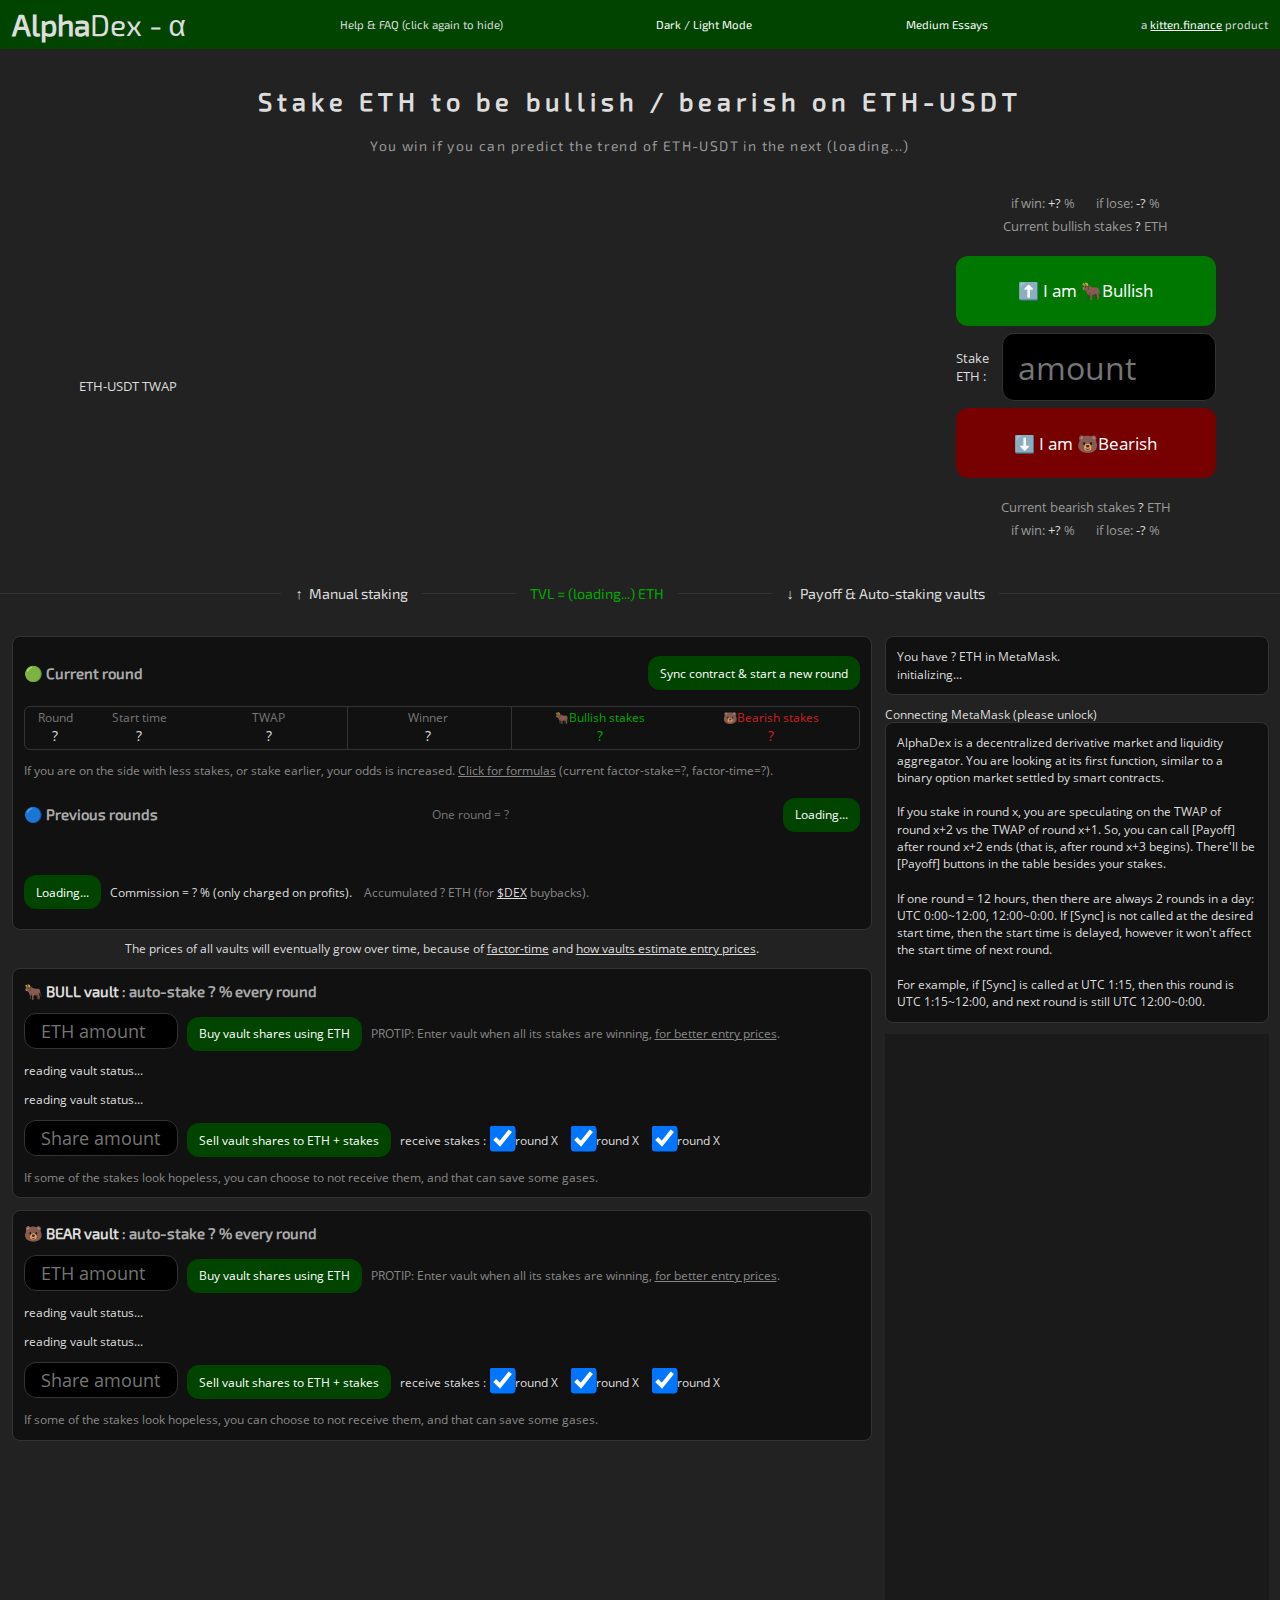
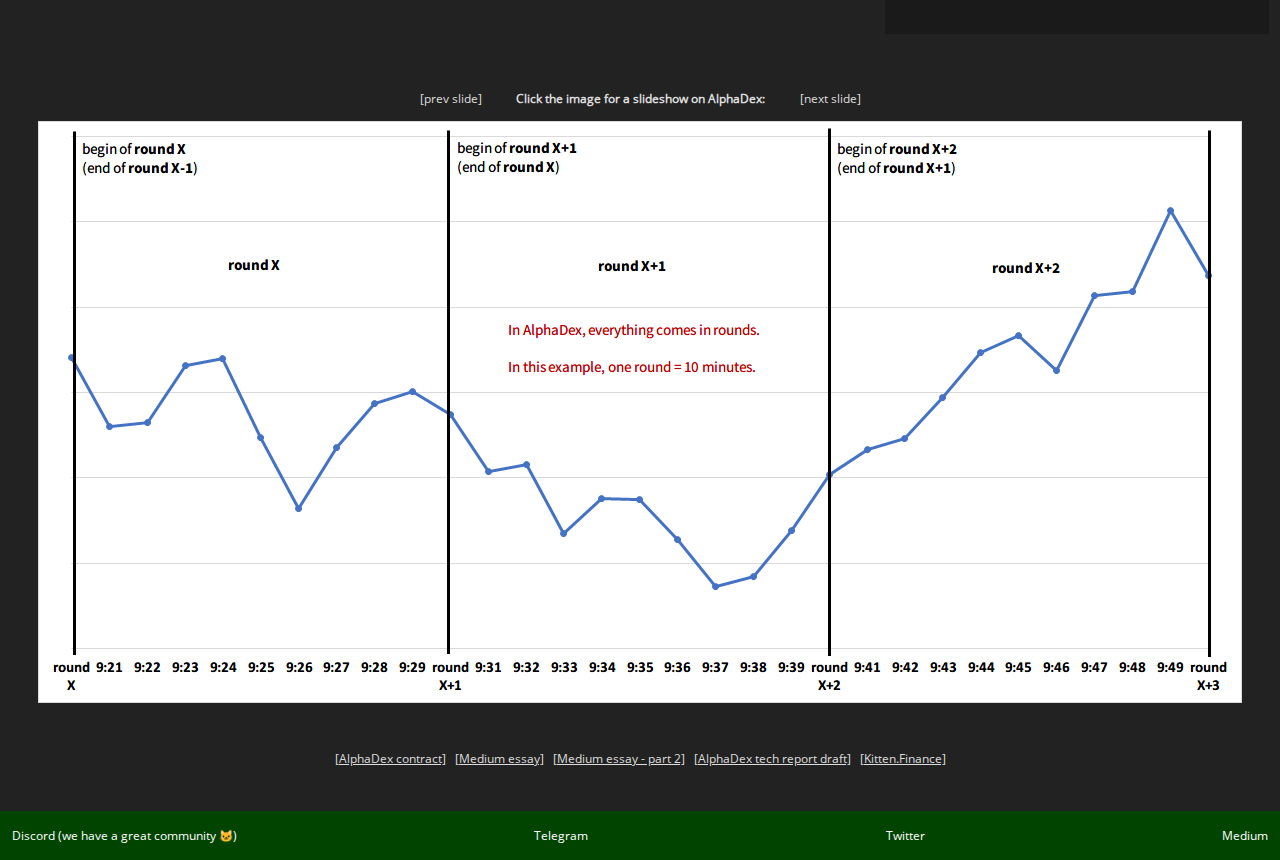
==== docs/index.html @ bdeede8a "Update index.html" ====
<!DOCTYPE html>
<html>

<head>
    <meta charset="utf-8">
    <title>AlphaDex - DEX - $DEX Kitten.finance (KIF) Kitten Finance KittenFinance $KIF DeFi Token</title>
    <meta id="viewport" name="viewport" content="width=1500">
    <link rel="stylesheet" href="index.css">
    <style>
        @font-face {
            font-family: 'Exo 2';
            font-style: normal;
            font-weight: 400;
            font-display: swap;
            src: url("font/exo2.woff2") format('woff2');
            unicode-range: U+0000-00FF, U+0131, U+0152-0153, U+02BB-02BC, U+02C6, U+02DA, U+02DC, U+2000-206F, U+2074, U+20AC, U+2122, U+2191, U+2193, U+2212, U+2215, U+FEFF, U+FFFD;
        }
        @font-face {
            font-family: 'Open Sans';
            font-style: normal;
            font-weight: 400;
            font-display: swap;
            src: url("font/open_sans.woff2") format('woff2');
            unicode-range: U+0000-00FF, U+0131, U+0152-0153, U+02BB-02BC, U+02C6, U+02DA, U+02DC, U+2000-206F, U+2074, U+20AC, U+2122, U+2191, U+2193, U+2212, U+2215, U+FEFF, U+FFFD;
        }

        body {
            background-color: #f7f7f7;
            font-family: 'Open Sans', sans-serif;
        }
        button, input {
            font-family: 'Open Sans', sans-serif;
        }

        .title {
            font-family: 'Exo 2', sans-serif;
        }

        .panel {
            background-color: #fff;
            border: 1px solid #ccc;
            border-radius: 8px;
            margin-bottom: 1em;
            padding: 1em;
            line-height: 1.5;
        }

        .input {
            background-color: white;
        }

        .navbar_wrap {
            background: #5A0;
        }

        .button {
            background-color: #492;
        }

        .button:hover {
            background: #0C0;
        }

        #sidebar {
            flex: 0 1 30%;
            /* background: #eee;  */
            background: #f7f7f7;
            padding-left: 0;
        }

        .mybox {
            display: inline-block;
        }

        .mybox>div {
            display: inline-block;
            margin-right: 0.5em;
        }

        .button {
            height: 34px;
        }

        .input,
        .input_wrap {
            height: 34px;
        }

        #btn_help {
            cursor: pointer;
            user-select: none;
        }

        #btn_help:hover {
            color: red;
        }

        #table_trade .button {
            margin: 2px 0;
        }

        #all_round .button {
            margin: 8px 0;
        }

        input[type='radio'] {
            transform: scale(2);
        }

        input[type='checkbox'] {
            transform: scale(2);
        }

        .unselectable {
            -webkit-touch-callout: none;
            -webkit-user-select: none;
            -khtml-user-select: none;
            -moz-user-select: none;
            -ms-user-select: none;
            user-select: none;
        }

        .chart_wrap {
            position: relative;
        }

        .chart_legend {
            position: absolute;
            left: 15px;
            top: 10px;
            z-index: 10;
        }

        .xx_winner, .X_bullstake, .X_bearstake {
            cursor: pointer;
        }

        .rounds_level_one {
            margin-top: 0.35em;
            border: 1px solid #ddd;
            /* background: #fff; */
            border-radius: 6px;
            padding: 0.2em 0.5em;
        }

        .right_line {
            border-right: 1px solid #ddd;
        }

        .rounds_level_one div {
            /* font-size: 110%; */
            color: #777;
            line-height: 1.5;
            text-align: center;
            /* border: 1px solid black; */
        }

        .rounds_level_one span {
            font-size: 120% !important;
            font-weight: normal !important;
            color: #000;
        }

        .all_round_head {
            font-size: 130%;
            font-weight: bold;
            color: #333;
        }

        .green {
            color: green !important;
        }

        .darkred {
            color: darkred !important;
        }

        .gray {
            color: #999 !important;
        }
        .lightgray {
            color: #777 !important;
        }

        #help {
            line-height: 2;
            display: none;
            font-size: 110%;
            width: 1200px;
            max-width: 90%;
            margin-left: auto;
            margin-right: auto;
            margin-top: 1em;
            box-sizing: border-box;
        }

        #simple_ui {
            font-size: 110%;
            width: 1700px;
            max-width: 90%;
            margin-left: auto;
            margin-right: auto;
            margin-top: 1em;
            box-sizing: border-box;
        }

        /* .xy_winner {
            display: inline-block;
        } */

        .navbar a, .pool_name a {
            text-decoration: none;
        }

        .bg_green {
            background-color: #0a0;
        }

        .bg_darkred {
            background-color: #a22;
        }

        #simple_stake_bull,
        #simple_stake_bear {
            height: 70px;
            font-size: 135%;
        }

        #simple_stake_bull:hover {
            background-color: #0e0;
        }

        #simple_stake_bear:hover {
            background-color: #e00;
        }

        #simple_stake_amt {
            font-size: 250%;
            padding: 0.5em;
        }

        .buy_weth_txt {
            display: none;
        }

        .normal {
            color: #000 !important;
        }
    </style>
    <style id="dark_mode_css">
        .normal {
            color: #ddd !important;
        }

        body {
            background-color: #222;
            color: #ddd;
        }
        .gray {
            color: #888 !important;
        }
        .lightgray {
            color: #999 !important;
        }

        #main {
            border-right: 1px solid transparent;
        }

        #help {
            background-color: #222;
            color: #ddd;
        }

        .panel {
            background-color: #111;
            color: #ddd;
            border-color: #333;
        }

        a:link,
        a:visited {
            color: #ddd;
        }

        .all_round_head {
            color: #aaa;
        }

        .rounds_level_one {
            border: 1px solid #333;
        }

        .right_line {
            border-right: 1px solid #333;
        }

        .rounds_level_one span {
            color: #ddd;
        }

        #sidebar {
            /* background-color: #1a1a1a; */
            background-color: #222;
            /* color: #ccc; */
        }

        .emphasize {
            font-weight: bold;
            color: white;
        }

        .button {
            box-shadow: none;
            background-color: #040;
        }

        .button:hover {
            background: #090;
        }

        .navbar_wrap {
            background-color: #040;
            color: #ddd;
        }

        .input {
            background: black;
            box-shadow: none;
            border: 1px solid #333;
            color: #ddd;
        }

        table,
        th,
        td {
            border: 1px solid #444;
        }

        .green {
            color: #0a0 !important;
        }

        .darkred {
            color: #c22 !important;
        }

        .bg_green {
            background-color: #070;
        }

        .bg_darkred {
            background-color: #700;
        }

        .line_above {
            border-top: 1px solid #333;
        }
    </style>
    <script>
        // document.getElementById('dark_mode_css').disabled = true;
    </script>
</head>

<body>
    <div id="wrap">
        <div id="header" class="navbar_wrap title">
            <div class="navbar">
                <p style="font-size: 30px;"><b>Alpha</b>Dex - α</p>
                <p id="btn_help">Help & FAQ (click again to hide)</p>
                <p>
                    <a href="javascript:void(0);" onclick="color_theme_switch()">Dark / Light Mode</a>
                </p>
                <p><a href="https://kitten-finance.medium.com/" target="_blank">Medium Essays</a></p>
                <p>a <a href="https://www.kitten.finance" target="_blank" style="text-decoration: underline;">kitten.finance</a> product</p>
            </div>
        </div>
        <div id="help" class="panel">
            AlphaDex is a decentralized derivative market and liquidity aggregator. You are looking at its first function, which is similar to a binary option market settled by smart contracts.<br><br>
            The usage of AlphaDex is simple:
            <ul type="round" style="font-weight: bold;">
                <li>Stake near the end of a round.</li>
                <li>At that moment, be a 🐂BULL if you think the price will go up in the next 2 rounds.</li>
                <li>At that moment, be a 🐻BEAR if you think the price will go down in the next 2 rounds.</li>
                <li>Stake the amount you are willing to risk. There is no need to consider the amount of stakes on both sides.</li>
            </ul>
            There are more details in AlphaDex, including "TWAP" and "x+2 vs x+1" stuffs. They are to make sure the process is fair and prevent hackers. You can safely ignore them.
            <br>But if you are interested in the details, then this explanation is for you.<br><br>
            <div class="flexbox">
                <div style="width: 49%">
                    <b>On Staking:</b>
                    <ul type="round">
                        <li>If you stake in round x, you are speculating on the TWAP of round x+2 vs the TWAP of round x+1. (TWAP means time-weighted average price).</li>
                        <li>The delay is to prevent price manipulations and flash loan attacks.</li>
                        <li>If you stake in round x, you can call [Payoff] after round x+2 ends (that is, after round x+3 begins). There'll be <b>[Payoff] buttons in the table</b> besides your stakes.</li>
                    </ul>
                </div>
                <div style="width: 49%">
                    <br>For example, assume current round is 09:20 ~ 09:30. In this round, you put your stakes on the difference of:
                    <br>1. the TWAP between [the last trade before 09:30] and [the last trade before 09:40].
                    <br>2. the TWAP between [the last trade before 09:40] and [the last trade before 09:50].
                    <br>If you think 2 > 1, you are 🐂bullish. If you think 1 > 2, you are 🐻bearish. If 1 = 2, then everyone gets their stakes back.
                </div>
            </div><br>
            <div style="margin: 0 auto; text-align: center;">
                From the chart, we can see this is similar to [price at 9:50] compared with [price at 9:30]. Please read <a href="https://medium.com/@kitten.finance/alphadex-explained-in-images-fe269837b3e1" target="_blank">this essay</a> and <a href="https://medium.com/@kitten.finance/alphadex-explained-in-images-part-2-bed309b6ca0a" target="_blank">this essay</a> to understand why.<br><br>
                <img src="alphadex_desc.png" style="max-width: 100%;">
            </div>
            <br><b>On Payoff:</b> AlphaDex introduces the concept of <b>paired stakes</b>, to limit the risk exposure when there is bull-bear imbalance in stakes.
            <br>For example:
            <ul type="round">
                <li>If there are 100 🐂bullish stakes and 10 🐻bearish stakes, then the amount of paired stakes is 10. So the bulls are only risking 10 stakes.</li>
                <li>In this case, if 🐂bulls win, 🐂bulls receive 1.1 stakes per stake (note 100 * 1.1 = 110 = 100 + 10).</li>
                <li>In this case, if 🐂bears win, 🐂bulls can still receive 0.9 stake per stake, while 🐻bears receive 2 stakes per stake (note 100 * 0.9 + 10 * 2 = 110 = 100 + 10).</li>
                <li>Hence one can feel free to put lots of stakes near the end of a round, without worrying about them taken by tiny stakes on the opposite side.</li>
            </ul>
            <b>On Sync:</b>
            <ul type="round">
                <li>The contract stores uniswap TWAP only when [Sync contract] is called. <b>This only need to happen once at the end of each round.</b></li>
                <li>If you are winning, you'd like to call [Sync contract] to fix the price.</li>
                <!-- <li>The start time of next round might be delayed by a few minutes, because of the time required to [Sync] contract with market.</li>
                <li>There shall be at least 1 trade in each round. Or you cannot [Sync] because there is no change in price.</li> -->
                <li><b>In the future KittenSwap there's no need to manually sync.</b> There are many more functions in AlphaDex, and KittenSwap will provide the best supports for them.</li>
            </ul>
            <div class="vault_only">
                <b>On Contract Safety:</b>
                <ul type="round">
                    <li>There are two methods to stake in AlphaDex: (1) MetaMask ==[Stake]=> AlphaDex ==[Payoff]=> MetaMask. (2) Vault ==[Stake]=> AlphaDex ==[Payoff]=> Vault.</li>
                    <li>The stake-from-vault method saves gas, because the staked tokens stay in the contract (vault) until you withdraw them, however it will also be more risky if the contract has bug (very unlikely, but still possible).</li>
                    <li>The stake-from-metamask method is safe. Even if the contract has bug, the most you can lose are your stakes in a round.</li>
                </ul>
            </div>
        </div>
        <div id="simple_ui">
            <div style="text-align: center; font-size: 200%; margin: 1.5em 0 1.5em 0; letter-spacing: 0.2em;" class="title">
                <div style="font-weight: bold;">Stake <span class="span_stake_token">(loading...)</span> to be bullish / bearish on <span class="span_market_desc">(loading...)</span></div>
                <div style="font-size: 55%; margin-top: 1.5em; letter-spacing: 0.1em;" class="lightgray">You win if you can predict the trend of <span class="span_market_desc">?</span> in the next <span class="two_rounds_length">(loading...)</span></div>
            </div>
            <div class="flexbox">
                <div class="chart_wrap" style="flex:1">
                    <div class="chart_legend" id="simple_chart_legend"></div>
                    <div id="simple_chart"></div>
                </div>
                <div style="flex:0.3; margin-left: 2em">
                    <div style="text-align: center; line-height: 1.8;" class="lightgray">
                        if win: <span class="this_odds_bull_win normal">+?</span> % &nbsp;&nbsp;&nbsp;&nbsp;&nbsp; if lose: <span class="this_odds_bull_lose normal">-?</span> %
                        <br>Current bullish stakes <span class="bull_stake_now normal">?</span> ETH
                    </div><br>
                    <button class="button bg_green" id="simple_stake_bull">⬆️ I am 🐂Bullish</button><br>
                    <div class="input_wrap" style="margin: 0.5em 0;">
                        <div style="margin-right: 1em;">Stake<br><span class="span_stake_token">?</span>&nbsp;:</div><input placeholder="amount" class="input stake_amt" style="width: 100%" id="simple_stake_amt">
                    </div><br>
                    <button class="button bg_darkred" id="simple_stake_bear">⬇️ I am 🐻Bearish</button>
                    <br><div style="text-align: center; line-height: 1.8;" class="lightgray">
                        Current bearish stakes <span class="bear_stake_now normal">?</span> ETH
                        <br>if win: <span class="this_odds_bear_win normal">+?</span> % &nbsp;&nbsp;&nbsp;&nbsp;&nbsp; if lose: <span class="this_odds_bear_lose normal">-?</span> %
                    </div>
                </div>
            </div><br>
            <!-- <div>
                You have <span class="wallet_amt">?</span> <span class="span_stake_token">?</span> in MetaMask.<span class="buy_weth_txt">&nbsp;&nbsp;&nbsp; <a href="https://app.uniswap.org/#/swap?inputCurrency=ETH" target="_blank">Get WETH on uniswap.</a></span> 
            </div> -->
            <!-- <br><div>
                Hint:
            </div> -->
            <!-- <br><br> -->
            <div id="log2"></div><br>
        </div>
        <!-- <div class="line_above">&nbsp;</div> -->
        <div class="title">
            <div class="flexbox" style="padding: 0.5em 0; font-size: 125%">
                <div style="flex:3" class="line_above"></div>
                <div style="padding: 0 1em">&uarr;&nbsp;&nbsp;Manual staking</div>
                <div style="flex:1" class="line_above"></div>
                <div class="green" style="padding: 0 1em">TVL = <span class="tvl_eth">(loading...)</span> ETH</div>
                <div style="flex:1" class="line_above"></div>
                <div style="padding: 0 1em">&darr;&nbsp;&nbsp;Payoff & Auto-staking vaults</div>
                <div style="flex:3" class="line_above"></div>
            </div>
        </div><br>
        <div id="main-wrap">
            <div id="main">
                <div class="panel" style="display: none;">
                    <div class="flexbox">
                        <div>You are speculating on <b class="green"><span class="span_market_desc">?</span></b></div>
                        <!-- <div><button class="button" style="flex:1" id="trade_uniswap">Trade on uniswap</button></div> -->
                        <div>Current price: <span class="price_now">?</span></div>
                    </div>
                </div>
                <div style="display: none;"><select class="input_market" size="1" style="width: 200px"></select></div>
                <div class="panel" id="all_round">
                    <div style="margin-bottom: 0.5em;" class="flexbox all_round_head">
                        <span class="title">🟢 Current round</span>
                        <span style="font-size: 80%; font-weight: normal; color: #777"><span id="next_round_time"></span></span>
                        <span style="min-height: 50px;">
                            <button class="button" style="flex:1" id="sync_market">Sync contract & start a new round</button>
                        </span>
                    </div>
                    <div id="div_round_latest">
                        <div class="flexbox rounds_level_one" style="align-items: stretch;">
                            <div style="width: 6%;">Round<br><span class="X_round">?</span></div>
                            <div style="width: 13%;">Start time<br><span class="X_time">?</span></div>
                            <div style="width: 17%;">TWAP<br><span class="X_twap">?</span></div>
                            <div class="right_line" style="height: stretch; margin-top: -0.2em; margin-bottom: -0.2em;">&nbsp;</div>
                            <div style="width: 18%;" class="xx_winner">Winner<br><span class="X_winner">?</span></div>
                            <div class="right_line" style="height: stretch; margin-top: -0.2em; margin-bottom: -0.2em;">&nbsp;</div>
                            <div style="width: 20%;" class="green">🐂Bullish stakes<br><span class="X_bullstake green"> ?</span></div>
                            <div style="width: 20%;" class="darkred">🐻Bearish stakes<br><span class="X_bearstake darkred">?</span></div>
                        </div>
                    </div>
                    <div style="margin-top: 1em;" class="gray">If you are on the side with less stakes, or stake earlier, your odds is increased. <a href="https://kitten-finance.medium.com/alphadex-v1-0-improving-the-payoff-model-bf5ba0883055" class="gray" target="_blank">Click for formulas</a> (current factor-stake=<span class="factor_stake">?</span>, factor-time=<span class="factor_time">?</span>).</div>
                    <div style="margin-top: 0.7em; margin-bottom: 0.7em;" class="flexbox all_round_head">
                        <span class="title">🔵 Previous rounds</span>
                        <span style="font-size: 80%; font-weight: normal; color: #777">One round = <span id="market_epoch_period">?</span></span>
                        <div>
                            <button class="button read_more_epochs" style="flex:1">Loading...</button>
                        </div>
                    </div>
                    <div id="div_rounds_old">
                    </div>
                    <br>
                    <div class="mybox" style="width: 100%">
                        <div>
                            <button class="button read_more_epochs" style="flex:1">Loading...</button>
                        </div>
                        <div>
                            Commission = <span class="fee_percent">?</span> % (only charged on profits). <span class="gray">&nbsp;&nbsp;&nbsp;Accumulated <span class="fee_total">?</span> ETH (for <a href="https://www.kitten.finance" target="_blank">$DEX</a> buybacks).</span>
                        </div>
                    </div>
                </div>
                <div class="panel" style="display: none;">
                    <table id="table_trade" style="width: 100%">
                        <thead style="font-weight: bold;">
                            <tr>
                                <td>Round</td>
                                <td>Start time</td>
                                <!-- <td>tUniswap</td> -->
                                <td>TWAP (time-weighted average price)</td>
                                <!-- <td>stakeToken</td> -->
                                <td>Bullish stakes</td>
                                <td>Bearish stakes</td>
                                <td>Winner</td>
                            </tr>
                        </thead>
                        <tbody>
                            <tr>
                                <td>?</td>
                                <td>?</td>
                                <!-- <td>?</td> -->
                                <td>?</td>
                                <!-- <td>?</td> -->
                                <td>reading... (takes 10 ~ 60 seconds)</td>
                                <td>reading...</td>
                                <td>?</td>
                            </tr>
                        </tbody>
                    </table>
                </div>
                <div style="margin-bottom: 1em; text-align: center;">
                    The prices of all vaults will eventually grow over time, because of <a href="https://kitten-finance.medium.com/alphadex-v1-0-improving-the-payoff-model-bf5ba0883055" target="_blank">factor-time</a> and <a href="https://kitten-finance.medium.com/alphadex-v2-0-preview-2-from-vault-shares-to-synthesized-leveraged-tokens-114867e12087" target="_blank">how vaults estimate entry prices</a>.
                </div>
                <div class="panel div_pool" pool_id="1">
                    <div style="margin-bottom: 0.7em;" class="flexbox all_round_head">
                        <span class="pool_name title"></span>
                        <span style="font-size: 80%; font-weight: normal; color: #777"></span>
                    </div>
                    <div class="mybox">
                        <div class="input_wrap"><input placeholder="ETH amount" class="input buy_pool_amt" style="width: 120px"></div>
                        <div><button class="button pool_deposit" style="flex:1">Buy vault shares using ETH</button></div>
                        <!-- <span class="gray">protip: buy when round <span class="cur_epoch_minus_1">?</span> and <span class="cur_epoch_minus_2">?</span> stakes are winning, for better entry prices.</span>  -->
                        <span class="gray">PROTIP: Enter vault when all its stakes are winning, <a href="https://kitten-finance.medium.com/alphadex-v2-0-preview-2-from-vault-shares-to-synthesized-leveraged-tokens-114867e12087" class="gray" target="_blank">for better entry prices</a>.</span> 
                    </div>
                    <div class="pool_info" style="margin-top: 1em;">reading vault status...</div>
                    <!-- <div style="border-top: 1px solid #777; width: 100%; height: 0px;">&nbsp;</div> -->
                    <div class="pool_your_info" style="margin-top: 1em;">reading vault status...</div>
                    <div class="mybox" style="margin-top: 1em">
                        <div class="input_wrap"><input placeholder="Share amount" class="input sell_pool_amt" style="width: 120px"></div>
                        <div><button class="button pool_withdraw" style="flex:1">Sell vault shares to ETH + stakes</button></div>
                        receive stakes :&nbsp;
                        <input type="checkbox" class="sell_pool_stake_0" checked> round <span class="sell_pool_stake_0_round">X</span>&nbsp;&nbsp;&nbsp;&nbsp;
                        <input type="checkbox" class="sell_pool_stake_1" checked> round <span class="sell_pool_stake_1_round">X</span>&nbsp;&nbsp;&nbsp;&nbsp;
                        <input type="checkbox" class="sell_pool_stake_2" checked> round <span class="sell_pool_stake_2_round">X</span>&nbsp;&nbsp;&nbsp;&nbsp;
                    </div>
                    <div style="height: 1em;"> </div>
                    <div><span class="gray">If some of the stakes look hopeless, you can choose to not receive them, and that can save some gases.</span></div>
                    <div class="pool_log"></div>
                </div>
                <div id="div_pool_end_dummy"></div>
            </div>
            <div id="sidebar" style="display: flex; flex-direction: column;">
                <!-- <div class="mybox panel"> -->
                    <!-- <div><span>Speculate on <b>TWAP of round <span class="cur_epoch_add_2">?</span> vs round <span class="cur_epoch_add_1">?</span></b> :</span></div> -->
                    <!-- Are you bullish or bearish on <span class="span_market_desc">market</span>? Stake to speculate.
                    <div class="vault_only">
                        <div style="margin-top:1.3em">
                            <input type="radio" name="stake_use_vault" value="0" checked>&nbsp;&nbsp;Stake from MetaMask&nbsp;&nbsp;&nbsp;&nbsp;&nbsp;
                            <input type="radio" name="stake_use_vault" value="1">&nbsp;&nbsp;Stake from Vault
                        </div>
                    </div>
                    <div style="margin-top:1.3em">
                        <input type="radio" name="stake_opinion" value="1" checked>&nbsp;&nbsp;<span class="green">I am 🐂Bullish</span>&nbsp;&nbsp;&nbsp;&nbsp;&nbsp;
                        <input type="radio" name="stake_opinion" value="0">&nbsp;&nbsp;<span class="darkred">I am 🐻Bearish</span>
                    </div>
                    <br>
                    <div class="input_wrap" style="margin-top:1.3em"><input placeholder="amount" class="input stake_amt" style="width: 120px"></div>
                    <div><button class="button" id="add_stake">Stake&nbsp;<span class="span_stake_token">?</span></button></div> -->
                    <!-- <div>You have <span class="wallet_amt">?</span> <span class="span_stake_token">?</span> in MetaMask<span class="vault_only">, <span class="vault_amt">?</span> <span class="span_stake_token">?</span> in Vault</span>.</div> -->
                    <!-- <div style="margin-top:1em; color: #777">Stake the amount you'd like to risk.</div> -->
                <!-- </div> -->
                <div class="vault_only">
                    <div class="mybox panel">
                        <div><span>Deposit <span id="stake_token_name">?</span> in Vault first, to save gas when staking: </span></div>
                        <div style="margin-top:1em" class="input_wrap"><input placeholder="amount" class="input input_vault_amt" style="width: 120px"></div>
                        <div><button class="button" style="flex:1" id="vault_deposit">Vault deposit</button></div>
                        <div><button class="button" style="flex:1" id="vault_withdraw">Vault withdraw</button></div>
                        <div style="margin-top:1em; color: #777">
                            <div class="buy_weth_txt">Swap between ETH and WETH on <a style="color: #777" href="https://www.kitten.finance" target="_blank">Kitten.Finance</a> frontpage.</div>
                        </div>
                    </div>
                </div>
                <div class="mybox panel">
                    <div>You have <span class="wallet_amt">?</span> <span class="span_stake_token">?</span> in MetaMask.</div><br>
                    <div><span id="market_log_pre"></span><span id="market_log">initializing...</span><span id="market_log_time"></span></div>
                </div>
                <div id="log"></div>
                <div class="panel">
                    AlphaDex is a decentralized derivative market and liquidity aggregator. You are looking at its first function, similar to a binary option market settled by smart contracts.
                    <br><br>If you stake in round x, you are speculating on the TWAP of round x+2 vs the TWAP of round x+1. So, you can call [Payoff] after round x+2 ends (that is, after round x+3 begins). There'll be [Payoff] buttons in the table besides your stakes.
                    <br><br>If one round = 12 hours, then there are always 2 rounds in a day: UTC 0:00~12:00, 12:00~0:00. If [Sync] is not called at the desired start time, then the start time is delayed, however it won't affect the start time of next round.
                    <br><br>For example, if [Sync] is called at UTC 1:15, then this round is UTC 1:15~12:00, and next round is still UTC 12:00~0:00.
                </div>                
                <div style="background-color: #1a1a1a;">
                    <div id="tlkio" data-channel="AlphaDex-trollbox" data-theme="theme--night" data-nickname="anonymous" style="width:100%;height:600px;"></div>
                </div>
            </div>
        </div>
        <div id="footer">
            <div style="margin: 0 auto; text-align: center;" id="help_imgs">
                <br><br><br><a style="margin-right: 3em; cursor: pointer;" id="help_imgs_prev" class="unselectable">[prev slide]</a><b>Click the image for a slideshow on AlphaDex:</b><a style="margin-left: 3em; cursor: pointer;" id="help_imgs_next" class="unselectable">[next slide]</a>
                <br><br><img src="help/1.png" class="unselectable" style="max-width: 100%; cursor: pointer;" id="help_imgs_img"><br><br><br><br>
            </div>
            <div style="margin: 0 auto; text-align: center;">
                <span id="contract_addr"></span> &nbsp;
                <a href="https://medium.com/@kitten.finance/alphadex-explained-in-images-fe269837b3e1" target="_blank">[Medium essay]</a> &nbsp;
                <a href="https://medium.com/@kitten.finance/alphadex-explained-in-images-part-2-bed309b6ca0a" target="_blank">[Medium essay - part 2]</a> &nbsp;
                <a href="AlphaSwap-Draft.pdf" target="_blank">[AlphaDex tech report draft]</a> &nbsp;
                <a href="https://www.kitten.finance" target="_blank">[Kitten.Finance]</a>
            </div>
            <br><br><br>
            <div class="navbar_wrap">
                <div class="navbar no_underline bottom_bar">
                    <a href="https://discord.gg/pMaZswC" target="_blank">Discord (we have a great community 🐱)</a> <a href="https://t.me/kitten_finance_group" target="_blank">Telegram</a> <a href="https://twitter.com/KittenFinance" target="_blank">Twitter</a>
                    <a href="https://kitten-finance.medium.com/" target="_blank">Medium</a>
                </div>
            </div>
        </div>
    </div>
    <script type="text/javascript" src="js/jquery-3.5.1.min.js"></script>
    <script type="text/javascript" src="js/ethers-5.0.umd.min.js"></script>
    <script type="text/javascript" src="js/helper.js"></script>
    <script type="text/javascript" src="js/contract.js"></script>
    <script type="text/javascript" src="index.js"></script>
    <script>
        var clicky_site_ids = clicky_site_ids || [];
        clicky_site_ids.push(101285073);
    </script>
    <script async src="//static.getclicky.com/js"></script>
    <script type="text/javascript" src="js/lightweight-charts.standalone.production.js"></script>
    <script async src="https://tlk.io/embed.js" type="text/javascript"></script>
</body>

</html>
---- docs/index.css ----
html {
    margin: 0;
    height: 100%;
    width: 100%;
}

#wrap {
    margin: 0;
    padding: 0;
}

.line_above {
    border-top: 1px solid #ddd;
}

#main {
    flex: 1;
}

#sidebar {
    flex: 0 1 32%;
    background: #eee;
}

#main-wrap,
#footer_help {
    margin: auto;
    max-width: 110rem;
}

#main,
#sidebar,
#footer_help {
    padding: 1em;
}

#footer_help {
    padding-top: 1.5em;
    line-height: 1.85;
    margin: auto;
}

#mid_help {
    padding-top: 1.5em;
    line-height: 2;
}



body {
    font-size: 15px;
}

.button {
    font-size: 16px;
}

pre {
    margin: 0;
    font-size: 15px;
    font-family: Consolas, Menlo, Courier, monospace;
}

#main {
    border-right: 1px solid #eed;
}

#header {
    font-size: 100%;
}

#navbar_title {
    font-size: 40px;
}

#navbar_title img {
    height: 40px;
    position: relative;
    top: 5px;
}

#main-wrap {
    display: flex;
    flex-wrap: wrap;
}

.trade_box {
    width: calc(50% - 0.5em);
    margin: 0 auto;
    box-sizing: border-box;
}

.token_box {
    width: calc(50% - 0.5em);
    box-sizing: border-box;
}

#token_box_3,
#token_box_103 {
    margin-top: 1.5em;
}
#token_box_203, #token_box_204,
#token_box_205, #token_box_206 {
    margin-top: 1em;
}

@media screen and (max-width: 1699px) {
    #sidebar {
        flex: 0 1 34%;
    }
}

@media screen and (max-width: 1599px) {
    #navbar_title {
        font-size: 32px;
    }

    #navbar_title img {
        height: 32px;
        top: 4px;
    }

    pre {
        font-size: 14px;
    }

    .button {
        font-size: 14px;
    }

    body {
        font-size: 14px;
    }

    .livecoinwatch-widget-1 {
        transform: scale(0.8);
    }
    #token_box_trade {
        top: 0.3em !important;
    }
    #sidebar {
        flex: 0 1 35%;
    }
}


@media screen and (max-width: 1450px) {
    #navbar_title {
        font-size: 26px;
    }

    #navbar_title img {
        height: 26px;
        top: 3px;
    }

    pre {
        font-size: 13px;
    }

    .button {
        font-size: 14px;
    }

    body {
        font-size: 13px;
    }

    .livecoinwatch-widget-1 {
        transform: scale(0.8);
    }
    #token_box_trade {
        top: 0.3em !important;
    }

    #sidebar {
        flex: 0 1 36%;
    }
}

@media screen and (max-width: 1300px) {
    #navbar_title {
        font-size: 20px;
    }

    #navbar_title img {
        height: 20px;
        top: 2px;
    }

    pre {
        font-size: 11.5px;
    }

    .button {
        font-size: 11.5px;
    }

    body {
        font-size: 11.5px;
    }

    .livecoinwatch-widget-1 {
        transform: scale(0.8);
    }
    #token_box_trade {
        top: 0.3em !important;
    }
}

.navbar_wrap {
    background: #5A0;
    color: white;
    padding: 0.5em 1em;
}

.navbar {
    display: flex;
    justify-content: space-between;
    align-items: center;
    align-content: center;
    max-width: 108rem;
    margin: 0 auto;
}

.navbar a {
    color: white !important;
}

.bottom_bar a {
    padding: 1em 0;
}

body {
    background-color: #f7f7f7;
    /* background: url("bg2.jpg") no-repeat center center fixed;  */
    -webkit-background-size: cover;
    -moz-background-size: cover;
    -o-background-size: cover;
    background-size: cover;
    font-family: "Noto Sans", sans-serif;
    margin: 0;
    padding: 0;
}

.panel {
    background-color: #fff;
    border: 1px solid #ccc;
    border-radius: 8px;
    margin-bottom: 1em;
    padding: 1em;
    line-height: 1.5;
}

p {
    margin: 0;
    padding: 0;
}

.center {
    text-align: center;
}

.emphasize {
    font-weight: bold;
}

.no_underline a {
    text-decoration: none;
}

.break {
    flex-basis: 100%;
}

table,
th,
td {
    border: 1px solid black;
    border-collapse: collapse;
    text-align: center;
    vertical-align: middle;
}

.button {
    -webkit-box-align: center;
    align-items: center;
    background-color: #492;
    color: white;
    border: 0px;
    border-radius: 12px;
    box-shadow: rgb(220, 214, 207) 2px 2px 4px, rgb(244, 244, 242) -2px -2px 3px -1px;
    cursor: pointer;
    display: flex;
    height: 45px;
    -webkit-box-pack: center;
    justify-content: center;
    outline: none;
    padding-left: 12px;
    padding-right: 12px;
    width: 100%;
}

.button:hover {
    background: #0C0;
}

.button[disabled]:hover {
    background: #bbb;
    color: #ddd;
}

.button[disabled] {
    background: #bbb;
    color: #ddd;
    cursor: default;
}

.input_wrap {
    -webkit-box-align: center;
    display: flex;
    justify-content: space-between;
    align-items: center;
    align-content: center;
    height: 45px;
}

.input {
    background: none;
    border: 0px;
    color: rgb(0, 0, 0);
    background-color: white;
    border-radius: 12px;
    box-shadow: rgb(220, 214, 207) 2px 2px 4px inset, rgb(244, 244, 242) -3px -3px 6px inset;
    font-size: 18px;
    height: 45px;
    margin: 0px;
    padding: 0px 16px;
    outline: none;
}

.input_wrap .button {}

.trade_panel select {
    overflow-y: auto;
}

.flexbox {
    display: flex;
    justify-content: space-between;
    align-items: center;
    align-content: center;
    flex-wrap: wrap;
}

.trade_panel button {
    width: 24%;
}

.token_panel button {
    width: 24%;
}

#log {
    margin: 0;
}

a:link {
    color: black;
}

a:visited {
    color: black;
}

a:hover {
    color: #f00 !important;
    cursor: pointer;
}

.loader {
    display: inline-block;
    width: 20px;
    height: 20px;
    margin-top: 0.5em;
}

.loader:after {
    content: " ";
    display: block;
    width: 16px;
    height: 16px;
    border-radius: 50%;
    border: 4px solid #000;
    border-color: #000 transparent #000 transparent;
    animation: loader 1.2s linear infinite;
}

@keyframes loader {
    0% {
        transform: rotate(0deg);
    }

    100% {
        transform: rotate(360deg);
    }
}

.livecoinwatch-widget-1 {
    margin: 0 auto !important;
}

.videoWrapper {
    position: relative;
    padding-bottom: 56.25%;
    /* 16:9 */
    padding-top: 25px;
    height: 0;
}

.videoWrapper iframe {
    position: absolute;
    top: 0;
    left: 0;
    width: 100%;
    height: 100%;
}
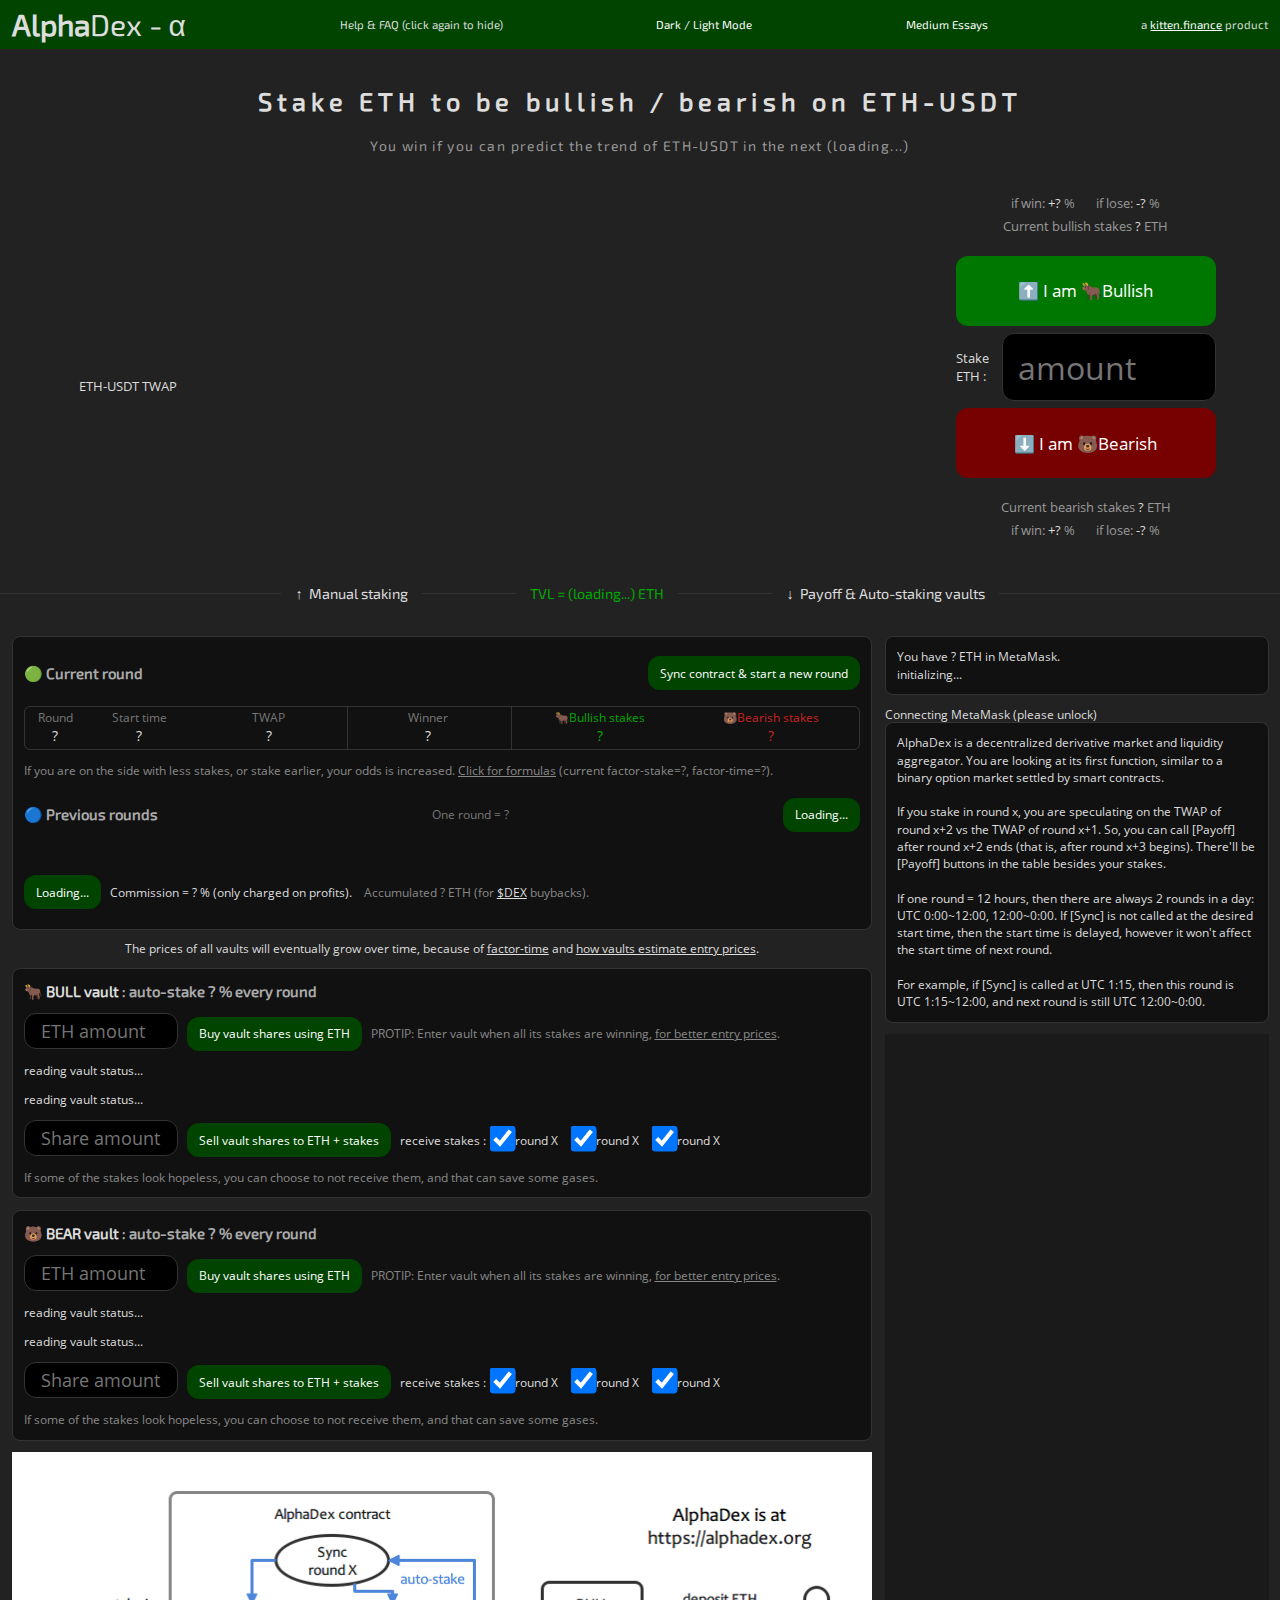
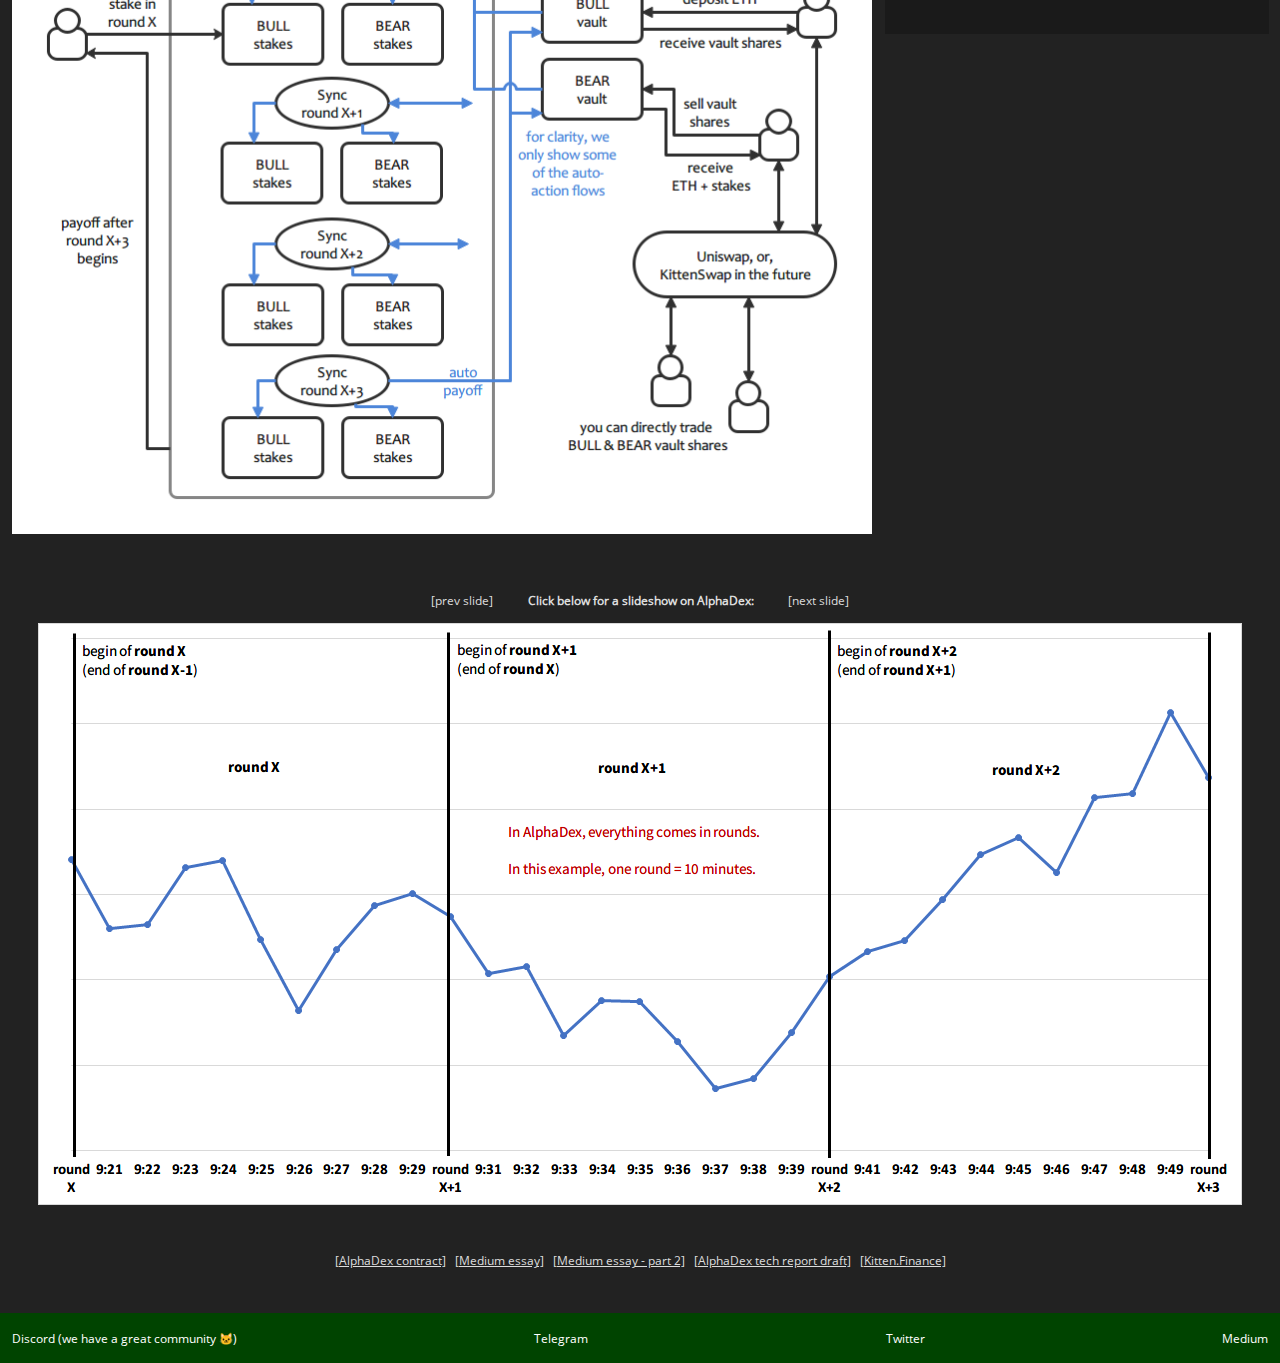
==== commit c722d735: "Update index.html" ====
--- a/docs/index.html
+++ b/docs/index.html
@@ -586,6 +586,9 @@
                     <div class="pool_log"></div>
                 </div>
                 <div id="div_pool_end_dummy"></div>
+                <div style="max-width: 100%; text-align: center;">
+                    <img src="alphadex_graph.png" class="unselectable" style="max-width: 100%;">
+                </div>
             </div>
             <div id="sidebar" style="display: flex; flex-direction: column;">
                 <!-- <div class="mybox panel"> -->
@@ -628,7 +631,7 @@
                     <br><br>If you stake in round x, you are speculating on the TWAP of round x+2 vs the TWAP of round x+1. So, you can call [Payoff] after round x+2 ends (that is, after round x+3 begins). There'll be [Payoff] buttons in the table besides your stakes.
                     <br><br>If one round = 12 hours, then there are always 2 rounds in a day: UTC 0:00~12:00, 12:00~0:00. If [Sync] is not called at the desired start time, then the start time is delayed, however it won't affect the start time of next round.
                     <br><br>For example, if [Sync] is called at UTC 1:15, then this round is UTC 1:15~12:00, and next round is still UTC 12:00~0:00.
-                </div>                
+                </div>
                 <div style="background-color: #1a1a1a;">
                     <div id="tlkio" data-channel="AlphaDex-trollbox" data-theme="theme--night" data-nickname="anonymous" style="width:100%;height:600px;"></div>
                 </div>
@@ -636,7 +639,7 @@
         </div>
         <div id="footer">
             <div style="margin: 0 auto; text-align: center;" id="help_imgs">
-                <br><br><br><a style="margin-right: 3em; cursor: pointer;" id="help_imgs_prev" class="unselectable">[prev slide]</a><b>Click the image for a slideshow on AlphaDex:</b><a style="margin-left: 3em; cursor: pointer;" id="help_imgs_next" class="unselectable">[next slide]</a>
+                <br><br><br><a style="margin-right: 3em; cursor: pointer;" id="help_imgs_prev" class="unselectable">[prev slide]</a><b>Click below for a slideshow on AlphaDex:</b><a style="margin-left: 3em; cursor: pointer;" id="help_imgs_next" class="unselectable">[next slide]</a>
                 <br><br><img src="help/1.png" class="unselectable" style="max-width: 100%; cursor: pointer;" id="help_imgs_img"><br><br><br><br>
             </div>
             <div style="margin: 0 auto; text-align: center;">
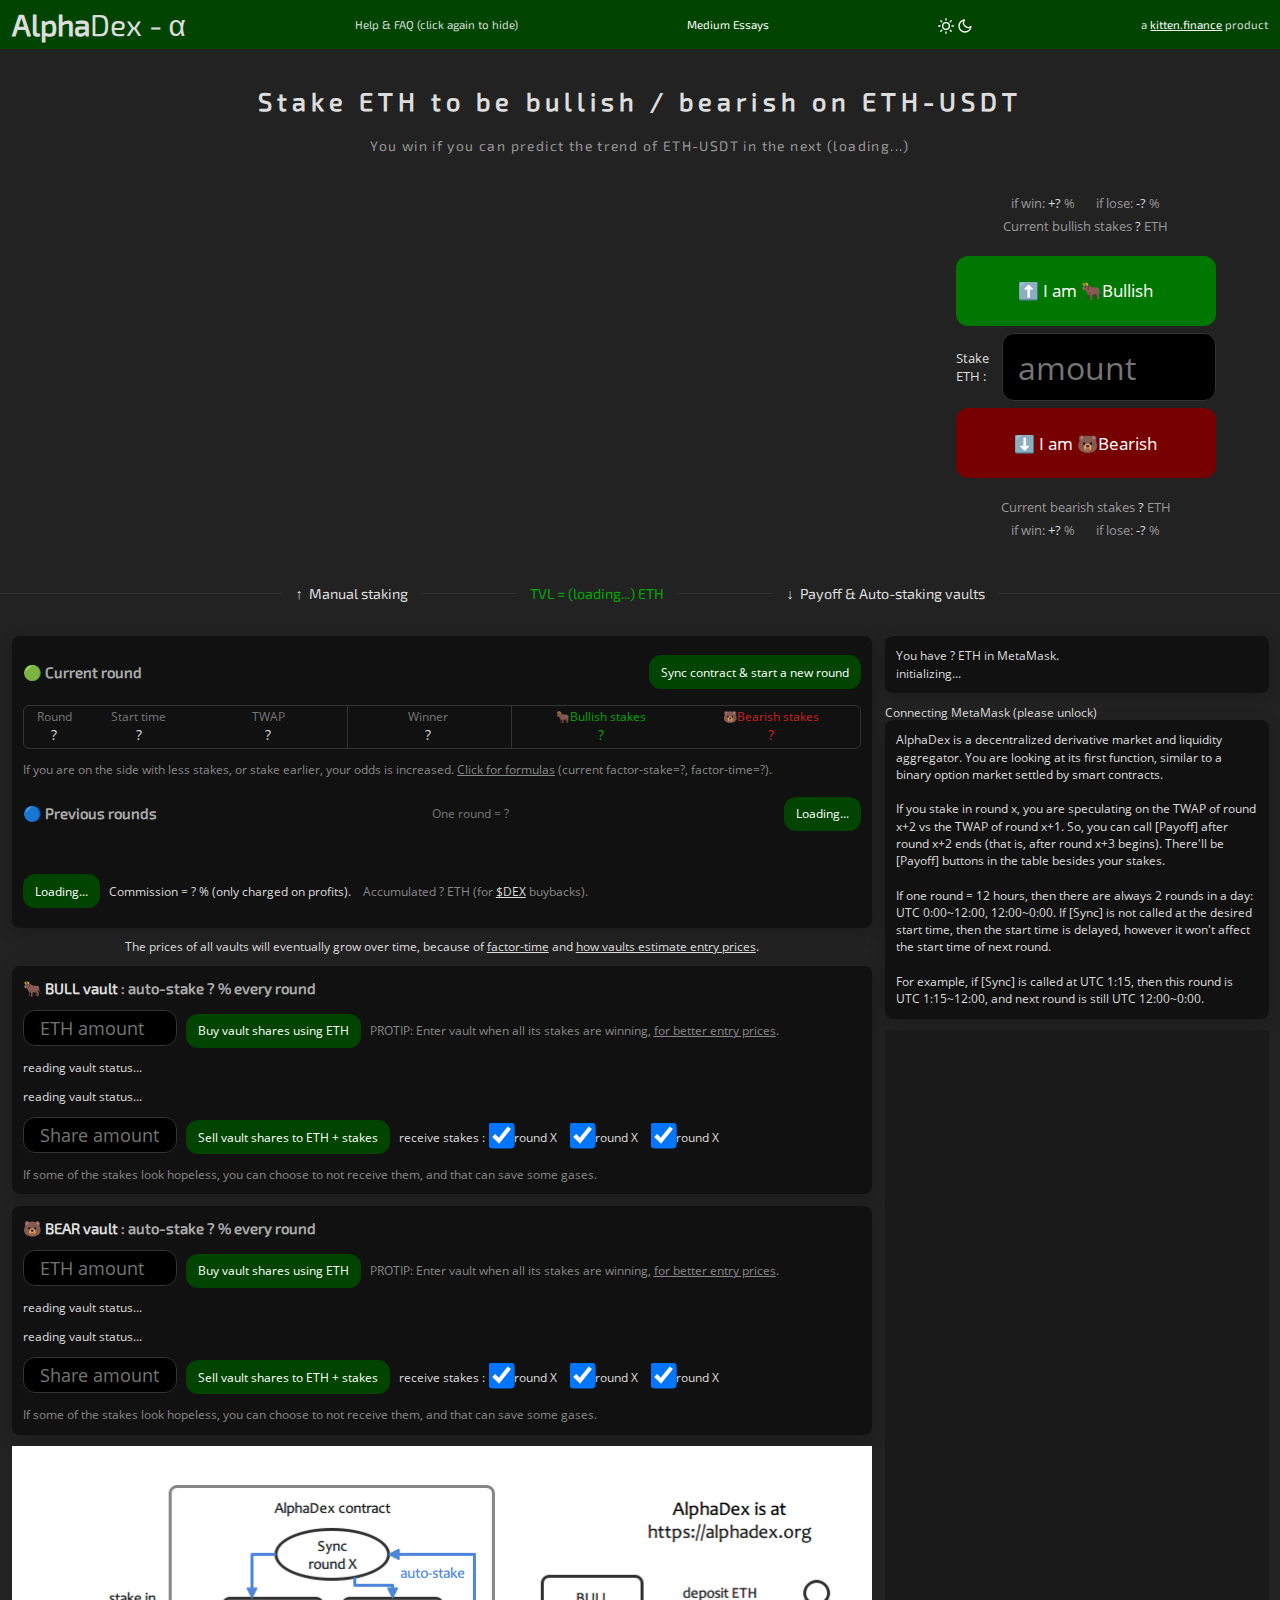
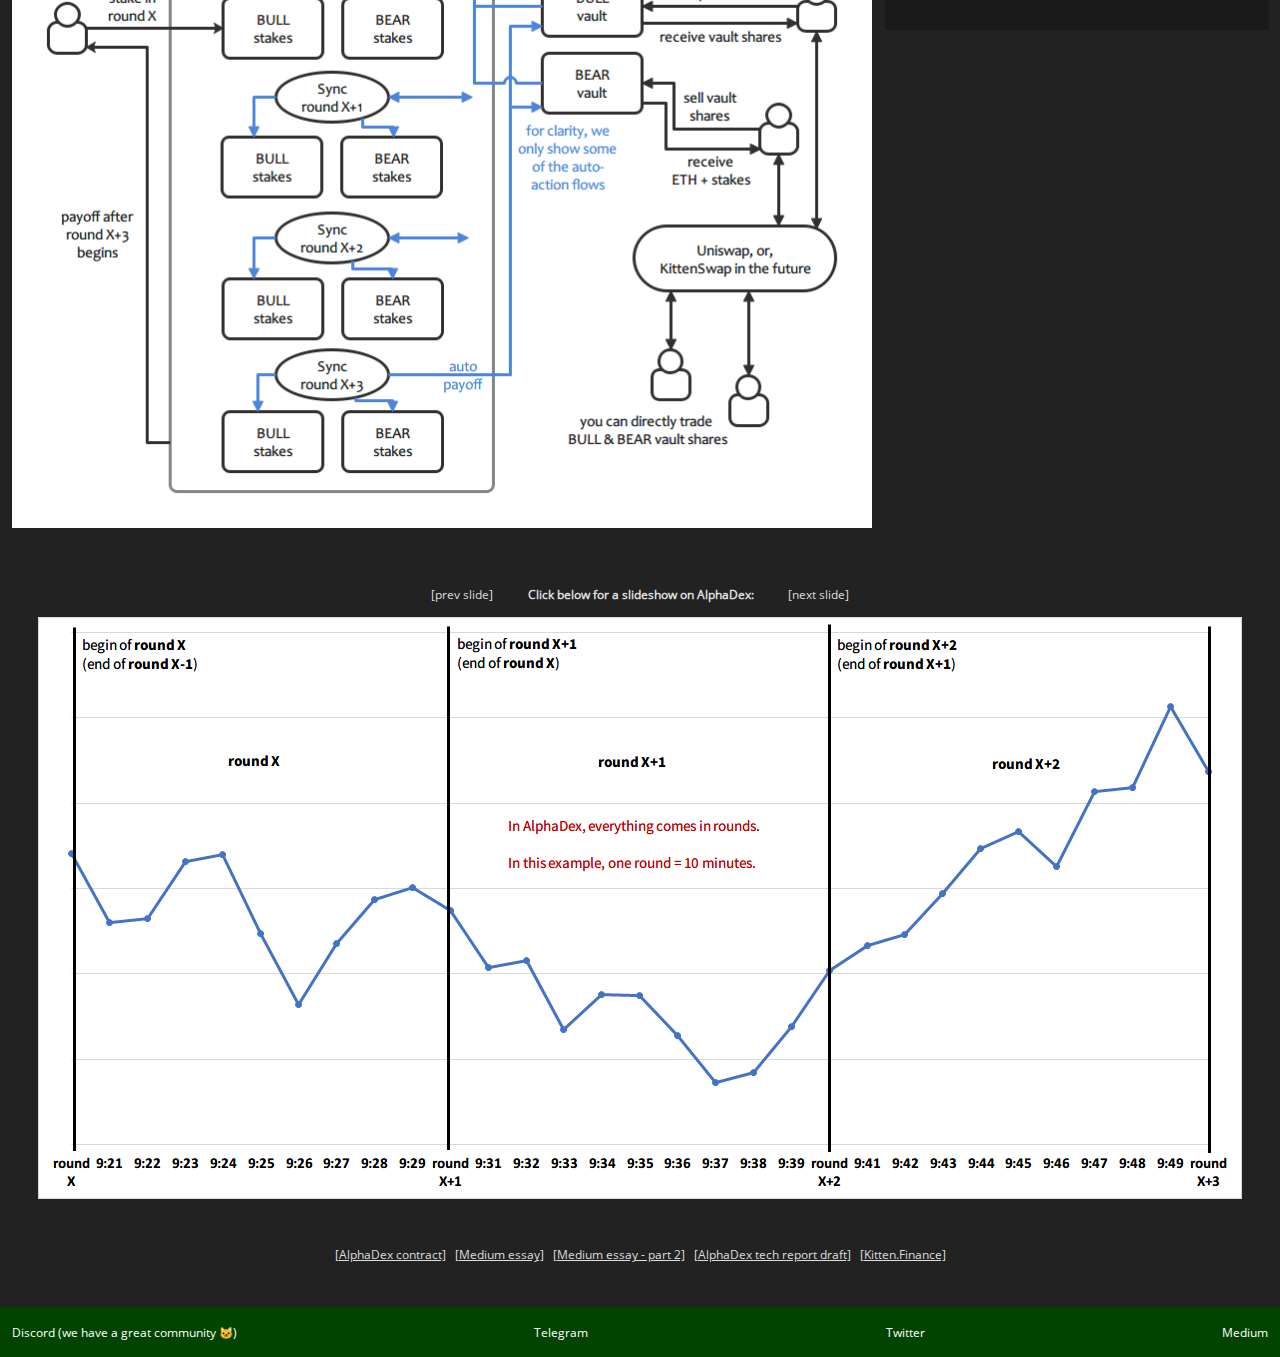
==== commit e3beb54e: "Update index.html" ====
--- a/docs/index.html
+++ b/docs/index.html
@@ -50,7 +50,7 @@
         }
 
         .navbar_wrap {
-            background: #5A0;
+            background: #492;
         }
 
         .button {
@@ -122,6 +122,8 @@
 
         .chart_wrap {
             position: relative;
+            border-radius: 8px;
+            overflow: hidden;
         }
 
         .chart_legend {
@@ -129,6 +131,12 @@
             left: 15px;
             top: 10px;
             z-index: 10;
+        }
+
+        .chart_wrap table,
+        th,
+        td {
+            border: 0px !important;
         }
 
         .xx_winner, .X_bullstake, .X_bearstake {
@@ -246,6 +254,11 @@
         .normal {
             color: #000 !important;
         }
+
+        .panel, .chart_wrap {
+            border: 0px;
+            box-shadow: 0 4px 16px 0 rgba(0,0,0,.08);
+        }
     </style>
     <style id="dark_mode_css">
         .normal {
@@ -267,15 +280,13 @@
             border-right: 1px solid transparent;
         }
 
-        #help {
-            background-color: #222;
-            color: #ddd;
-        }
-
         .panel {
             background-color: #111;
             color: #ddd;
-            border-color: #333;
+        }
+
+        .panel, .chart_wrap {
+            box-shadow: 0 4px 16px 0 rgba(0,0,0,.2);
         }
 
         a:link,
@@ -368,10 +379,13 @@
             <div class="navbar">
                 <p style="font-size: 30px;"><b>Alpha</b>Dex - α</p>
                 <p id="btn_help">Help & FAQ (click again to hide)</p>
-                <p>
-                    <a href="javascript:void(0);" onclick="color_theme_switch()">Dark / Light Mode</a>
+                <p><a href="https://kitten-finance.medium.com/" target="_blank">Medium Essays</a></p>
+                <p style="padding-top:6px">
+                    <a style="text-decoration: none;" href="javascript:void(0);" onclick="color_theme_switch()">
+                        <svg xmlns="http://www.w3.org/2000/svg" width="16" height="16" viewBox="0 0 24 24" fill="none" stroke="currentColor" stroke-width="2" stroke-linecap="round" stroke-linejoin="round" class="feather feather-sun ficon"><circle cx="12" cy="12" r="5"></circle><line x1="12" y1="1" x2="12" y2="3"></line><line x1="12" y1="21" x2="12" y2="23"></line><line x1="4.22" y1="4.22" x2="5.64" y2="5.64"></line><line x1="18.36" y1="18.36" x2="19.78" y2="19.78"></line><line x1="1" y1="12" x2="3" y2="12"></line><line x1="21" y1="12" x2="23" y2="12"></line><line x1="4.22" y1="19.78" x2="5.64" y2="18.36"></line><line x1="18.36" y1="5.64" x2="19.78" y2="4.22"></line></svg>
+                        <svg xmlns="http://www.w3.org/2000/svg" width="16" height="16" viewBox="0 0 24 24" fill="none" stroke="currentColor" stroke-width="2" stroke-linecap="round" stroke-linejoin="round" class="feather feather-moon ficon"><path d="M21 12.79A9 9 0 1 1 11.21 3 7 7 0 0 0 21 12.79z"></path></svg>
+                    </a>
                 </p>
-                <p><a href="https://kitten-finance.medium.com/" target="_blank">Medium Essays</a></p>
                 <p>a <a href="https://www.kitten.finance" target="_blank" style="text-decoration: underline;">kitten.finance</a> product</p>
             </div>
         </div>
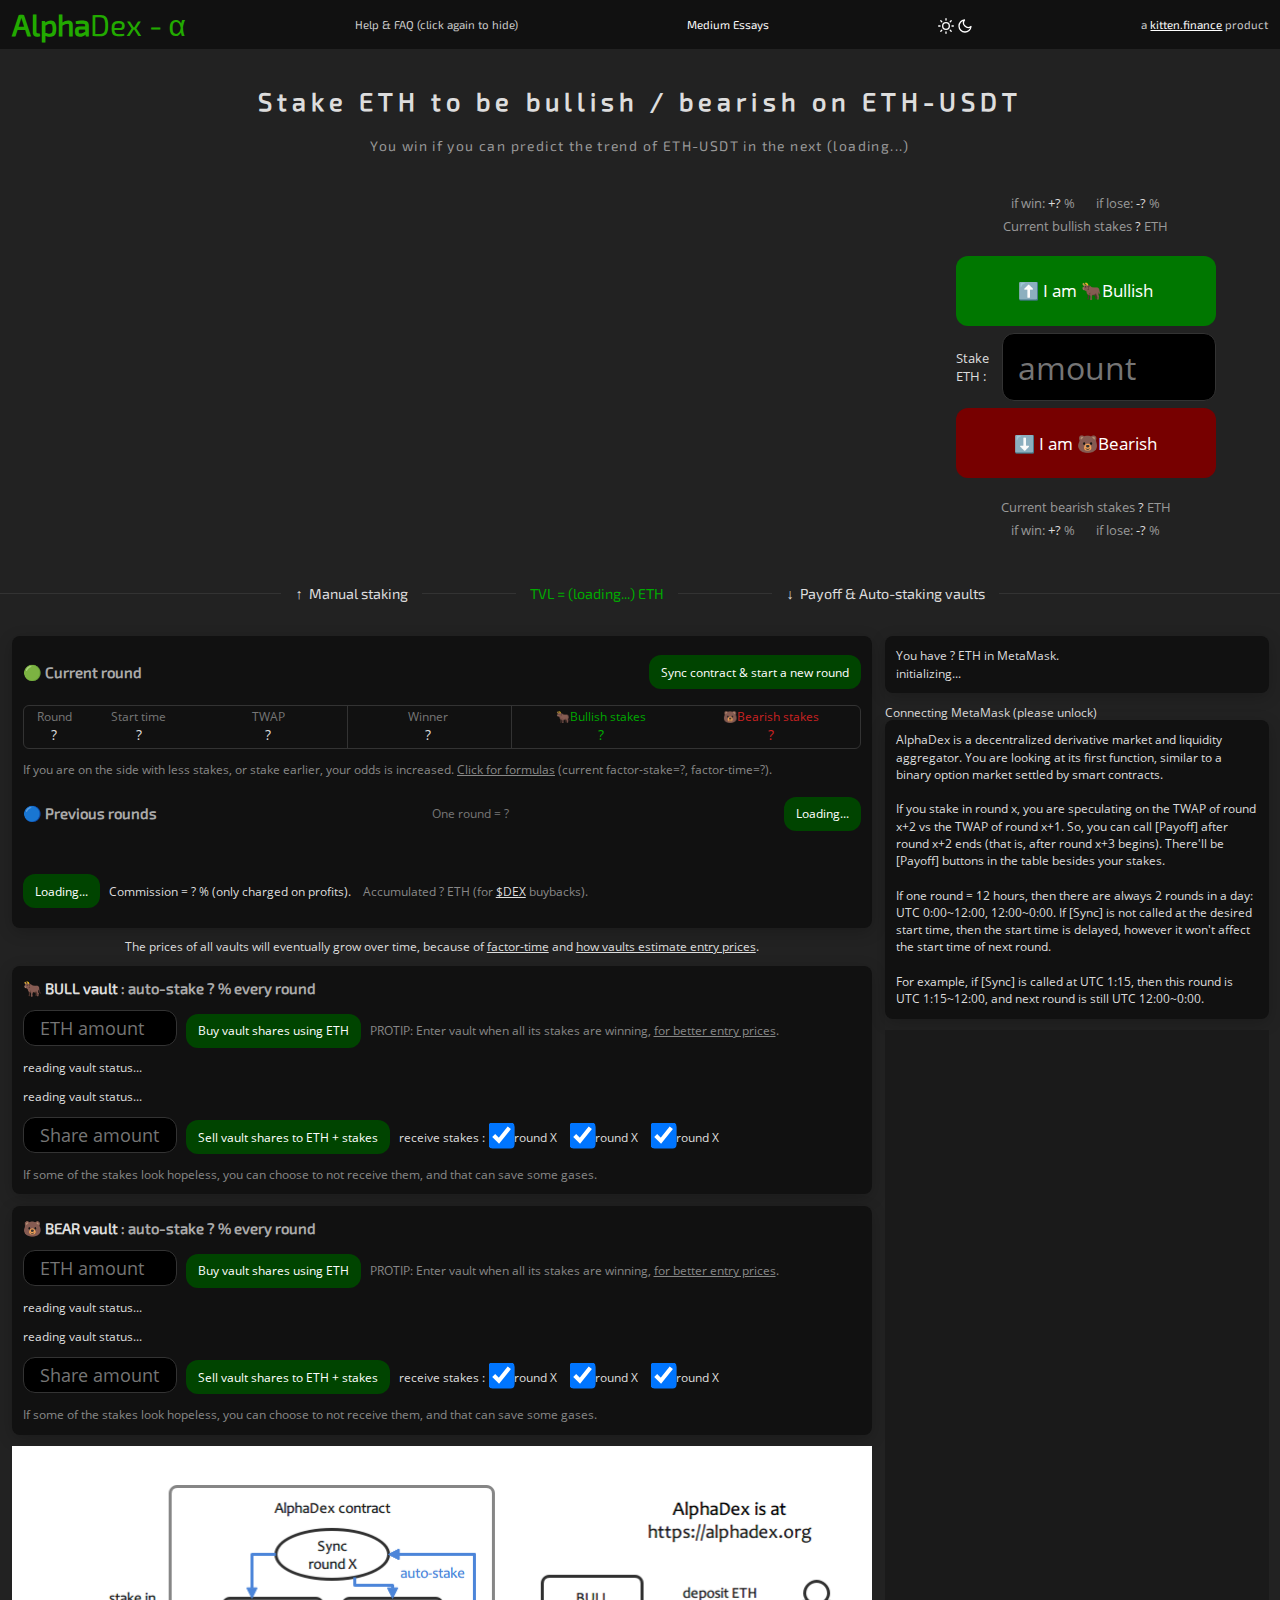
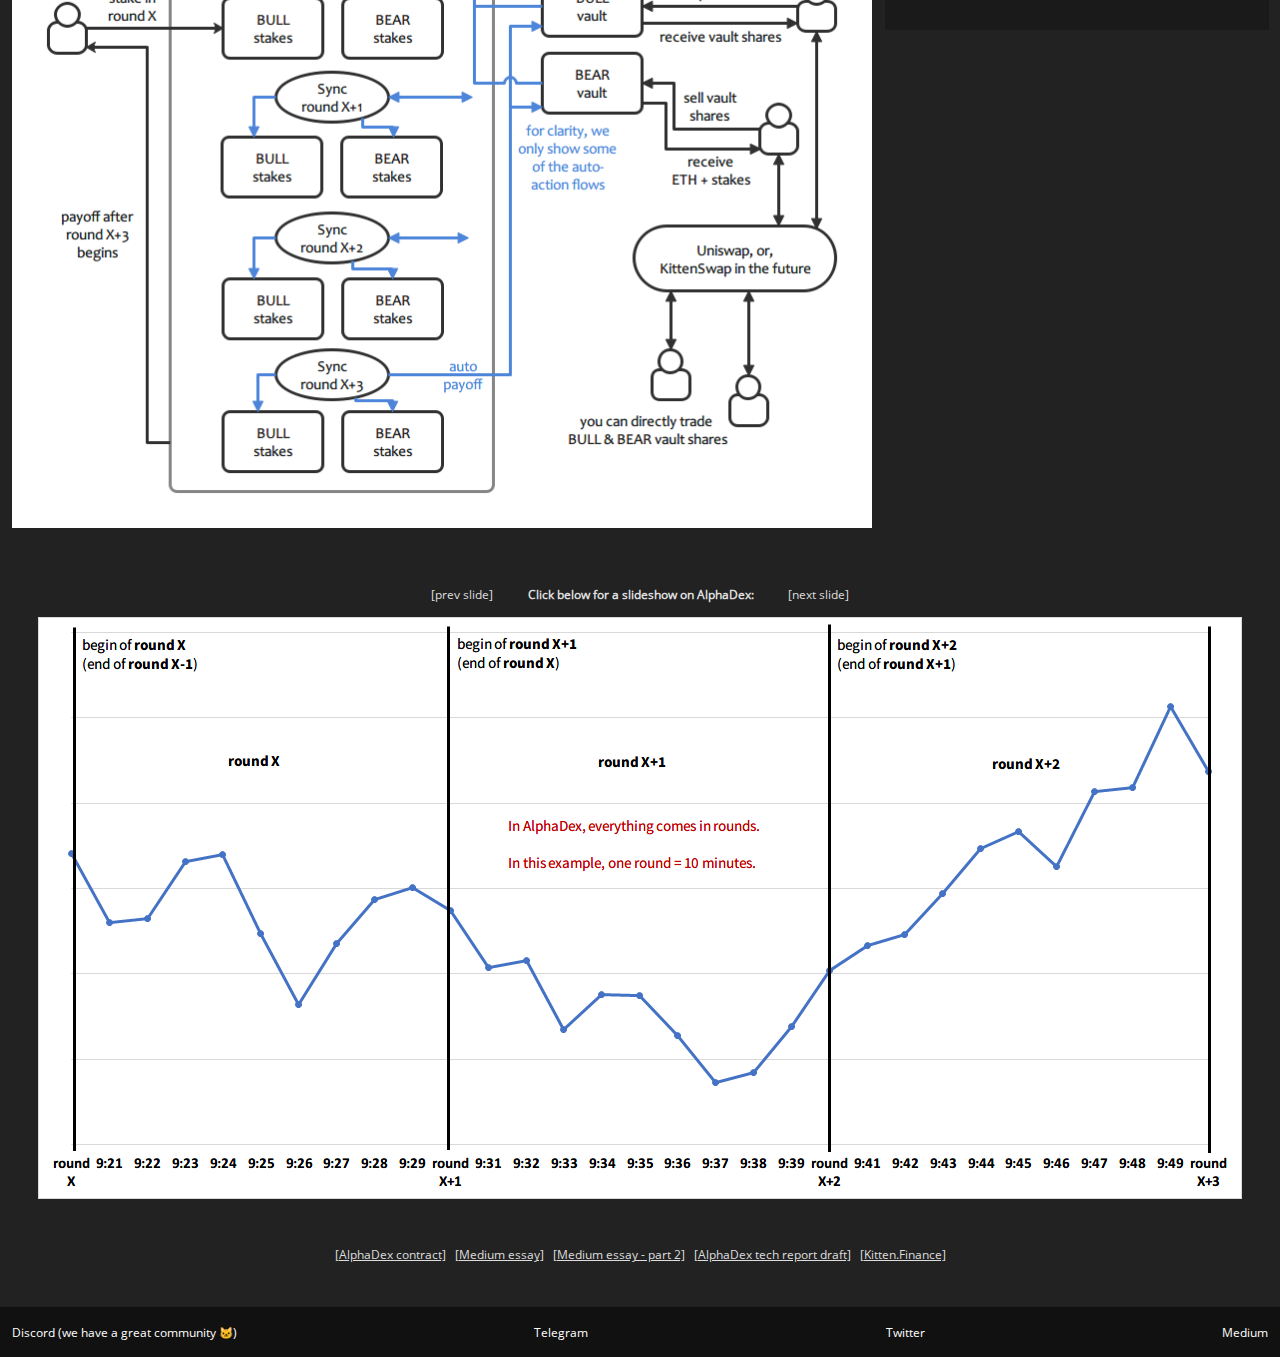
==== commit d5f2690d: "Update index.html" ====
--- a/docs/index.html
+++ b/docs/index.html
@@ -331,8 +331,12 @@
         }
 
         .navbar_wrap {
-            background-color: #040;
-            color: #ddd;
+            background-color: #111;
+            color: #ccc;
+        }
+
+        #navbar_title {
+            color: #2a0;
         }
 
         .input {
@@ -377,7 +381,7 @@
     <div id="wrap">
         <div id="header" class="navbar_wrap title">
             <div class="navbar">
-                <p style="font-size: 30px;"><b>Alpha</b>Dex - α</p>
+                <p style="font-size: 30px;" id="navbar_title"><b>Alpha</b>Dex - α</p>
                 <p id="btn_help">Help & FAQ (click again to hide)</p>
                 <p><a href="https://kitten-finance.medium.com/" target="_blank">Medium Essays</a></p>
                 <p style="padding-top:6px">
@@ -436,7 +440,7 @@
                 <li>There shall be at least 1 trade in each round. Or you cannot [Sync] because there is no change in price.</li> -->
                 <li><b>In the future KittenSwap there's no need to manually sync.</b> There are many more functions in AlphaDex, and KittenSwap will provide the best supports for them.</li>
             </ul>
-            <div class="vault_only">
+            <div class="vault_only" style="display: none;">
                 <b>On Contract Safety:</b>
                 <ul type="round">
                     <li>There are two methods to stake in AlphaDex: (1) MetaMask ==[Stake]=> AlphaDex ==[Payoff]=> MetaMask. (2) Vault ==[Stake]=> AlphaDex ==[Payoff]=> Vault.</li>
@@ -675,7 +679,6 @@
     <script type="text/javascript" src="js/jquery-3.5.1.min.js"></script>
     <script type="text/javascript" src="js/ethers-5.0.umd.min.js"></script>
     <script type="text/javascript" src="js/helper.js"></script>
-    <script type="text/javascript" src="js/contract.js"></script>
     <script type="text/javascript" src="index.js"></script>
     <script>
         var clicky_site_ids = clicky_site_ids || [];
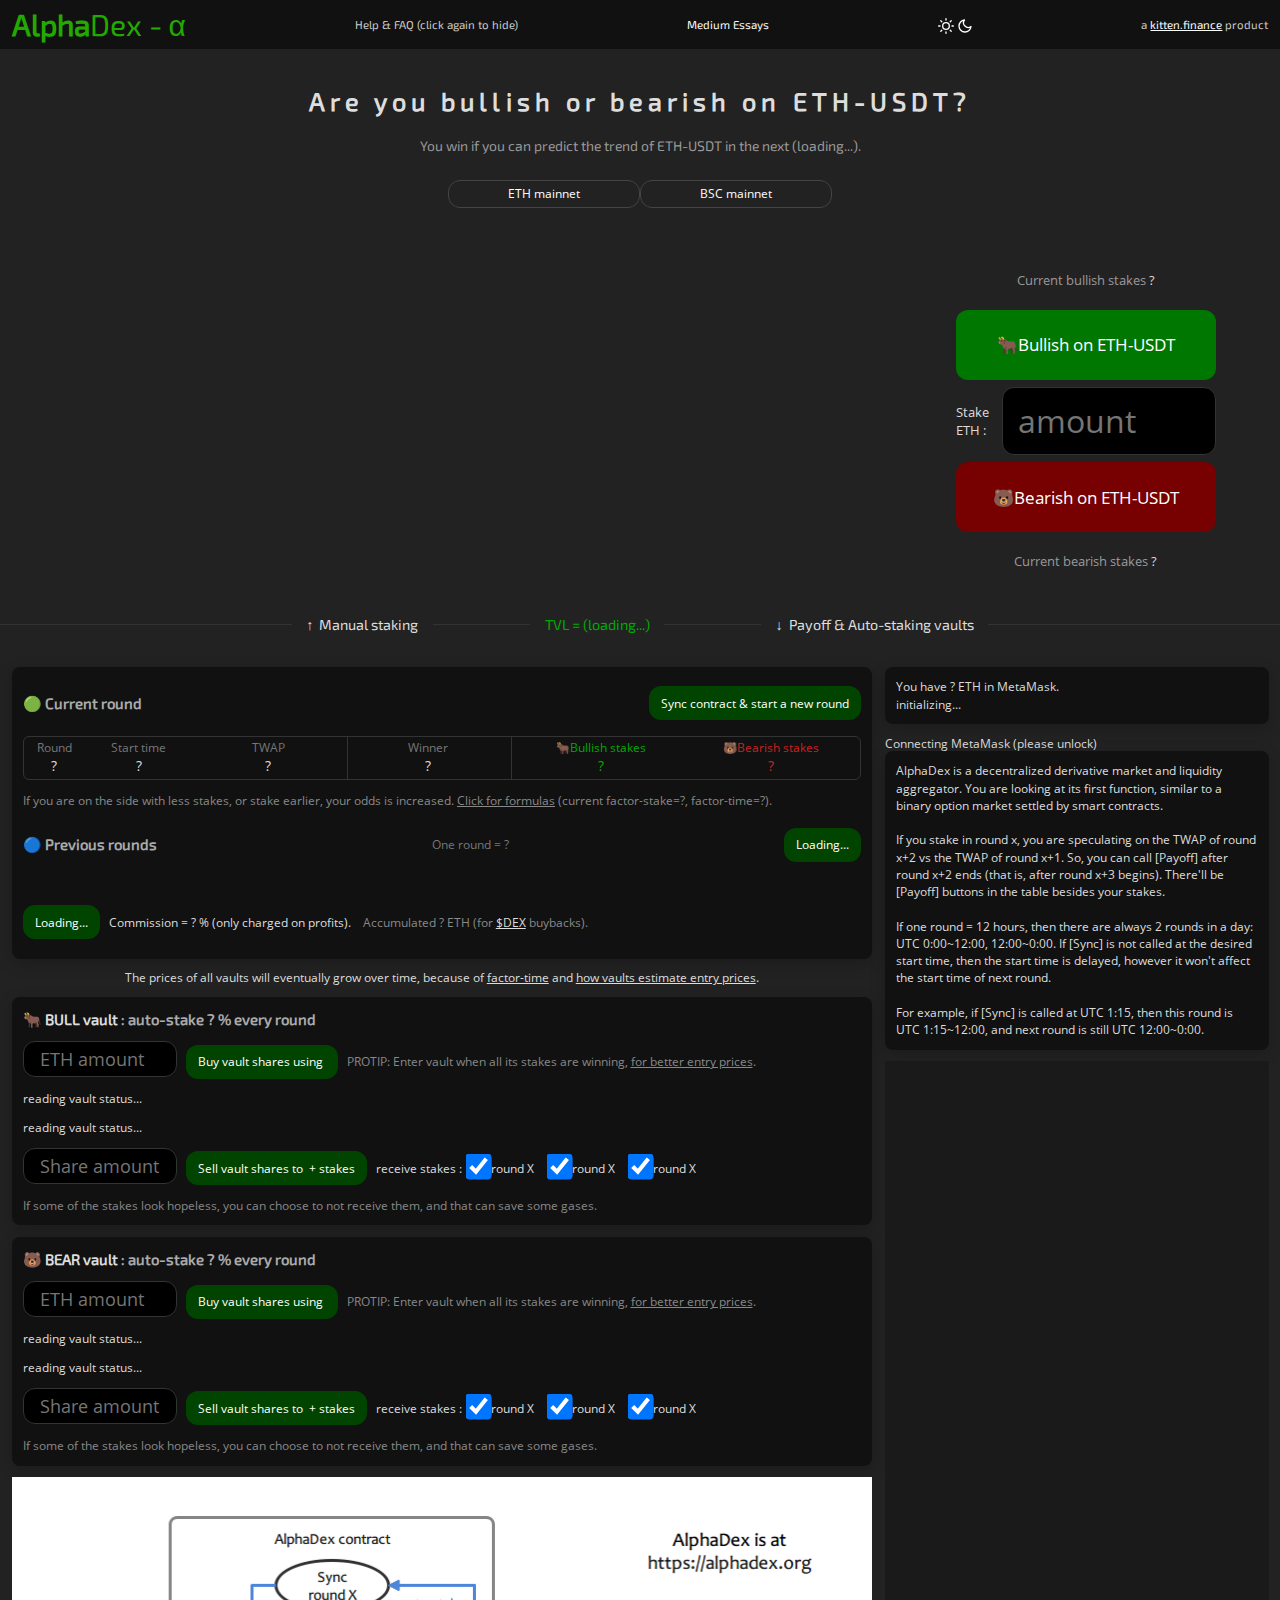
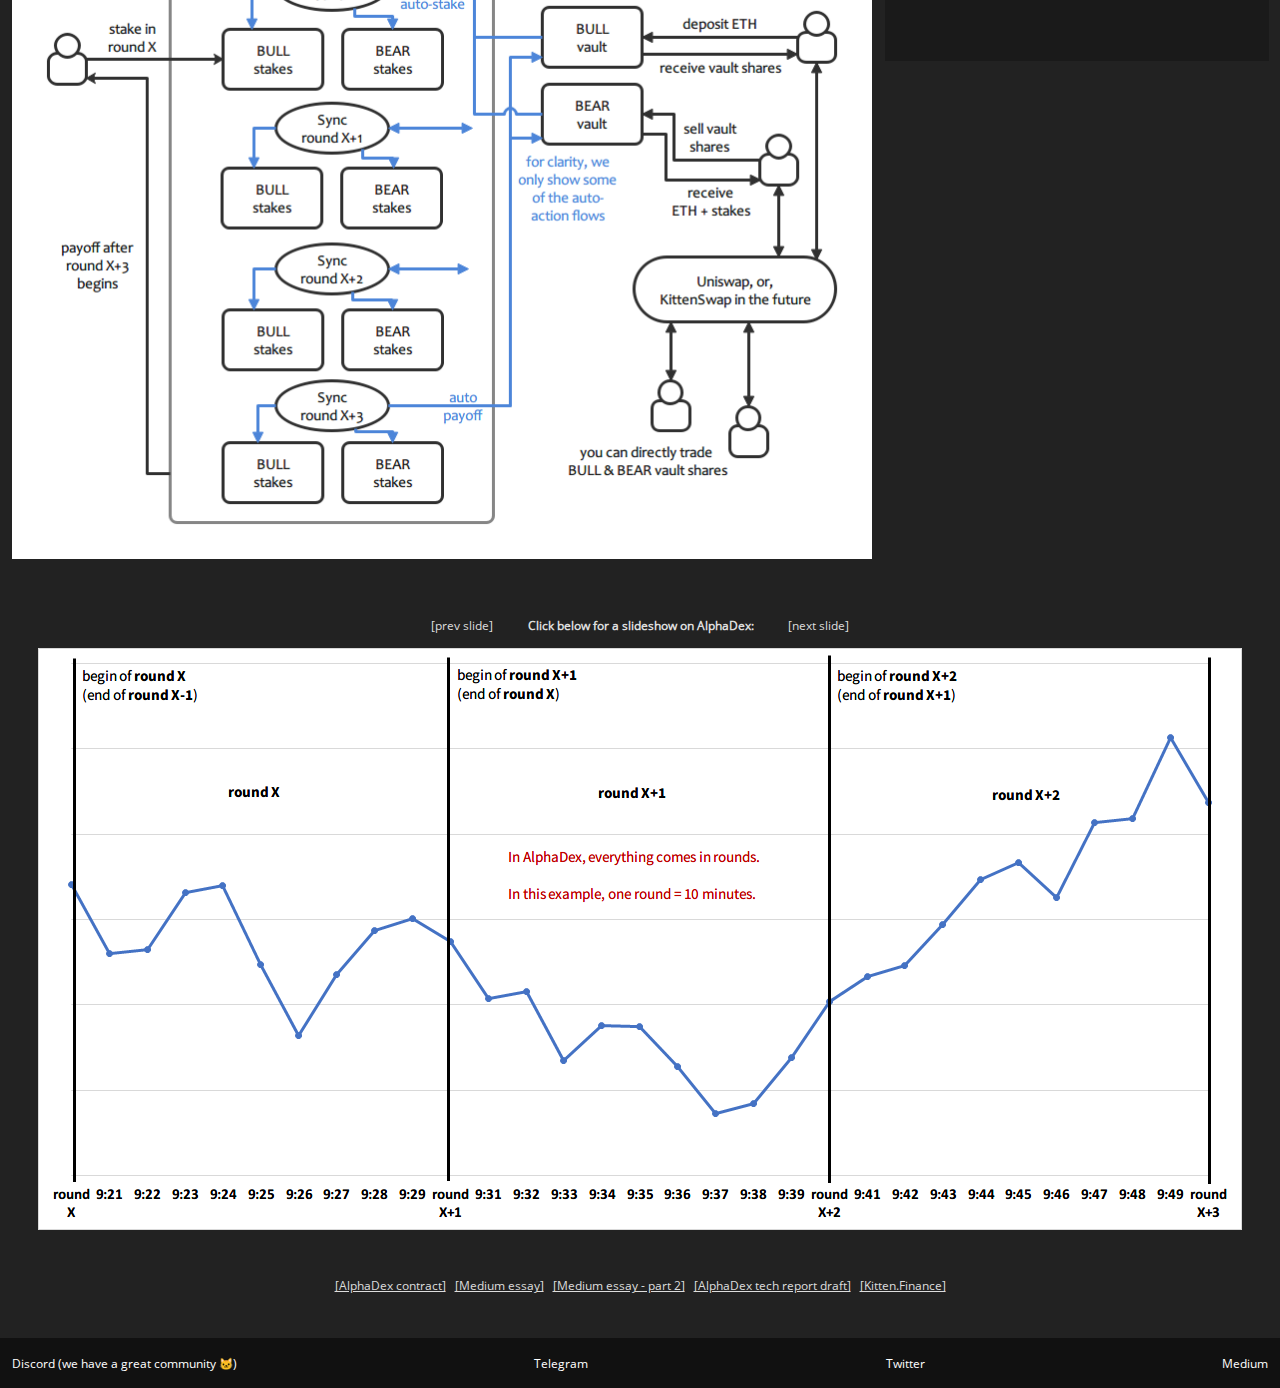
==== commit d4a3dc34: "Update index.html" ====
--- a/docs/index.html
+++ b/docs/index.html
@@ -371,6 +371,23 @@
         .line_above {
             border-top: 1px solid #333;
         }
+
+        #net_select button {
+            background: inherit;
+            color: white;
+            border: 1px solid #444;
+            display: inline-block;
+            padding: 0.5em;
+            height: auto;
+        }
+
+        #net_select button:hover {
+            border: 1px solid #0c0;
+        }
+
+        #net_select button.selected {
+            background: #070;
+        }
     </style>
     <script>
         // document.getElementById('dark_mode_css').disabled = true;
@@ -378,7 +395,7 @@
 </head>
 
 <body>
-    <div id="wrap">
+    <div id="wrap" style="max-height: 999999px;">
         <div id="header" class="navbar_wrap title">
             <div class="navbar">
                 <p style="font-size: 30px;" id="navbar_title"><b>Alpha</b>Dex - α</p>
@@ -451,8 +468,9 @@
         </div>
         <div id="simple_ui">
             <div style="text-align: center; font-size: 200%; margin: 1.5em 0 1.5em 0; letter-spacing: 0.2em;" class="title">
-                <div style="font-weight: bold;">Stake <span class="span_stake_token">(loading...)</span> to be bullish / bearish on <span class="span_market_desc">(loading...)</span></div>
-                <div style="font-size: 55%; margin-top: 1.5em; letter-spacing: 0.1em;" class="lightgray">You win if you can predict the trend of <span class="span_market_desc">?</span> in the next <span class="two_rounds_length">(loading...)</span></div>
+                <div style="font-weight: bold;">Are you bullish or bearish on <span class="span_market_desc">(loading...)</span>?</div>
+                <div style="font-size: 55%; margin-top: 1.5em; letter-spacing: 0.0em;" class="lightgray">You win if you can predict the trend of <span class="span_market_desc">?</span> in the next <span class="two_rounds_length">(loading...)</span>. <span id="market_log_pre"></span></div>
+                <div id="net_select" style="display: flex; margin-top: 1em; width: 24rem; margin: 1em auto 0 auto;"><button class="button" net="ETH">ETH mainnet</button><button class="button" net="BSC">BSC mainnet</button></div>
             </div>
             <div class="flexbox">
                 <div class="chart_wrap" style="flex:1">
@@ -461,17 +479,17 @@
                 </div>
                 <div style="flex:0.3; margin-left: 2em">
                     <div style="text-align: center; line-height: 1.8;" class="lightgray">
-                        if win: <span class="this_odds_bull_win normal">+?</span> % &nbsp;&nbsp;&nbsp;&nbsp;&nbsp; if lose: <span class="this_odds_bull_lose normal">-?</span> %
-                        <br>Current bullish stakes <span class="bull_stake_now normal">?</span> ETH
+                        <span class="this_odds_bull" style="display: none;">if win: <span class="this_odds_bull_win normal">+?</span> % &nbsp;&nbsp;&nbsp;&nbsp;&nbsp; if lose: <span class="this_odds_bull_lose normal">-?</span> %</span>
+                        <br>Current bullish stakes <span class="bull_stake_now normal">?</span> <span class="netToken"></span>
                     </div><br>
-                    <button class="button bg_green" id="simple_stake_bull">⬆️ I am 🐂Bullish</button><br>
+                    <button class="button bg_green" id="simple_stake_bull">🐂Bullish on&nbsp;<span class="span_market_desc">(loading...)</span></button><br>
                     <div class="input_wrap" style="margin: 0.5em 0;">
                         <div style="margin-right: 1em;">Stake<br><span class="span_stake_token">?</span>&nbsp;:</div><input placeholder="amount" class="input stake_amt" style="width: 100%" id="simple_stake_amt">
                     </div><br>
-                    <button class="button bg_darkred" id="simple_stake_bear">⬇️ I am 🐻Bearish</button>
+                    <button class="button bg_darkred" id="simple_stake_bear">🐻Bearish on&nbsp;<span class="span_market_desc">(loading...)</span></button>
                     <br><div style="text-align: center; line-height: 1.8;" class="lightgray">
-                        Current bearish stakes <span class="bear_stake_now normal">?</span> ETH
-                        <br>if win: <span class="this_odds_bear_win normal">+?</span> % &nbsp;&nbsp;&nbsp;&nbsp;&nbsp; if lose: <span class="this_odds_bear_lose normal">-?</span> %
+                        Current bearish stakes <span class="bear_stake_now normal">?</span> <span class="netToken"></span>
+                        <span class="this_odds_bear" style="display: none;"><br>if win: <span class="this_odds_bear_win normal">+?</span> % &nbsp;&nbsp;&nbsp;&nbsp;&nbsp; if lose: <span class="this_odds_bear_lose normal">-?</span> %
                     </div>
                 </div>
             </div><br>
@@ -490,7 +508,7 @@
                 <div style="flex:3" class="line_above"></div>
                 <div style="padding: 0 1em">&uarr;&nbsp;&nbsp;Manual staking</div>
                 <div style="flex:1" class="line_above"></div>
-                <div class="green" style="padding: 0 1em">TVL = <span class="tvl_eth">(loading...)</span> ETH</div>
+                <div class="green" style="padding: 0 1em">TVL = <span class="tvl_eth">(loading...)</span> <span class="netToken"></span></div>
                 <div style="flex:1" class="line_above"></div>
                 <div style="padding: 0 1em">&darr;&nbsp;&nbsp;Payoff & Auto-staking vaults</div>
                 <div style="flex:3" class="line_above"></div>
@@ -509,7 +527,7 @@
                 <div class="panel" id="all_round">
                     <div style="margin-bottom: 0.5em;" class="flexbox all_round_head">
                         <span class="title">🟢 Current round</span>
-                        <span style="font-size: 80%; font-weight: normal; color: #777"><span id="next_round_time"></span></span>
+                        <span style="font-size: 80%; font-weight: bold;" class="green"><span id="next_round_time"></span></span>
                         <span style="min-height: 50px;">
                             <button class="button" style="flex:1" id="sync_market">Sync contract & start a new round</button>
                         </span>
@@ -584,7 +602,7 @@
                     </div>
                     <div class="mybox">
                         <div class="input_wrap"><input placeholder="ETH amount" class="input buy_pool_amt" style="width: 120px"></div>
-                        <div><button class="button pool_deposit" style="flex:1">Buy vault shares using ETH</button></div>
+                        <div><button class="button pool_deposit" style="flex:1">Buy vault shares using&nbsp;<span class="netToken"></span></button></div>
                         <!-- <span class="gray">protip: buy when round <span class="cur_epoch_minus_1">?</span> and <span class="cur_epoch_minus_2">?</span> stakes are winning, for better entry prices.</span>  -->
                         <span class="gray">PROTIP: Enter vault when all its stakes are winning, <a href="https://kitten-finance.medium.com/alphadex-v2-0-preview-2-from-vault-shares-to-synthesized-leveraged-tokens-114867e12087" class="gray" target="_blank">for better entry prices</a>.</span> 
                     </div>
@@ -593,7 +611,7 @@
                     <div class="pool_your_info" style="margin-top: 1em;">reading vault status...</div>
                     <div class="mybox" style="margin-top: 1em">
                         <div class="input_wrap"><input placeholder="Share amount" class="input sell_pool_amt" style="width: 120px"></div>
-                        <div><button class="button pool_withdraw" style="flex:1">Sell vault shares to ETH + stakes</button></div>
+                        <div><button class="button pool_withdraw" style="flex:1">Sell vault shares to&nbsp;<span class="netToken"></span>&nbsp;+ stakes</button></div>
                         receive stakes :&nbsp;
                         <input type="checkbox" class="sell_pool_stake_0" checked> round <span class="sell_pool_stake_0_round">X</span>&nbsp;&nbsp;&nbsp;&nbsp;
                         <input type="checkbox" class="sell_pool_stake_1" checked> round <span class="sell_pool_stake_1_round">X</span>&nbsp;&nbsp;&nbsp;&nbsp;
@@ -641,7 +659,7 @@
                 </div>
                 <div class="mybox panel">
                     <div>You have <span class="wallet_amt">?</span> <span class="span_stake_token">?</span> in MetaMask.</div><br>
-                    <div><span id="market_log_pre"></span><span id="market_log">initializing...</span><span id="market_log_time"></span></div>
+                    <div><span id="market_log">initializing...</span><span id="market_log_time"></span></div>
                 </div>
                 <div id="log"></div>
                 <div class="panel">
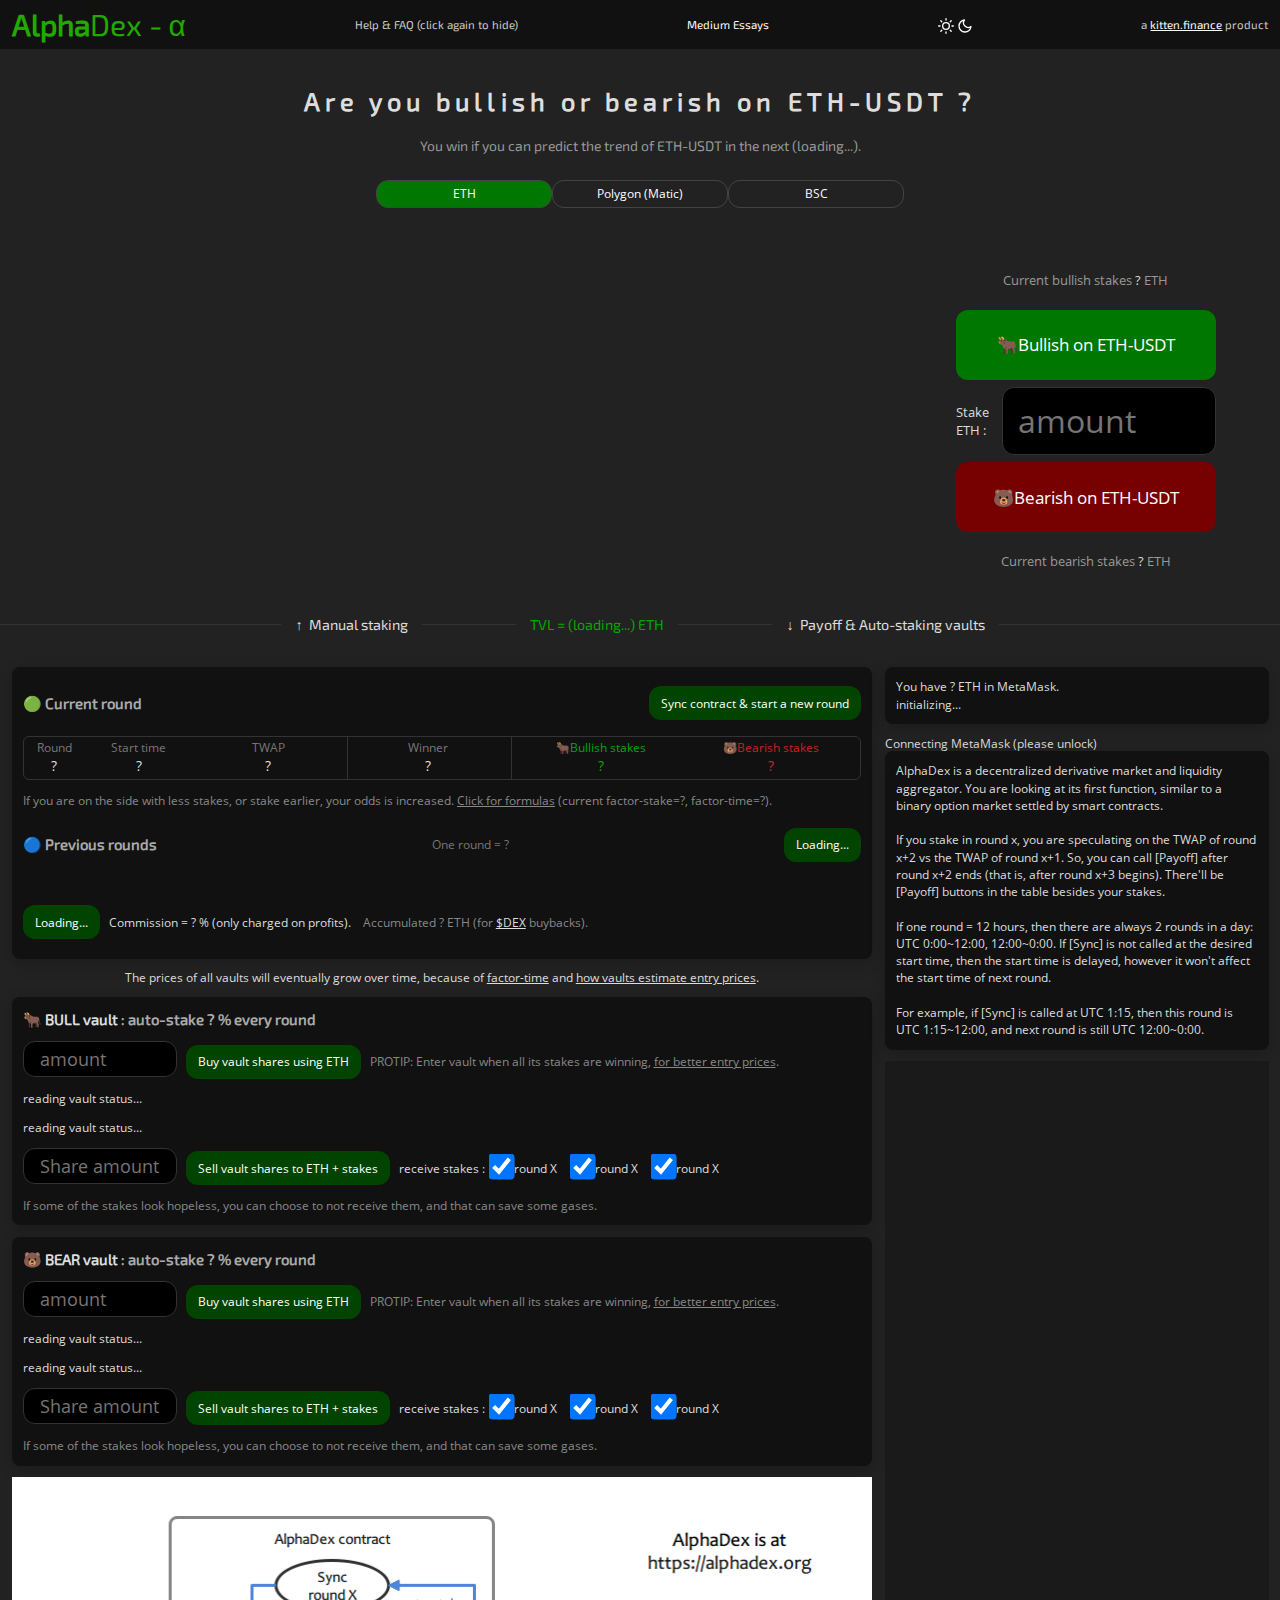
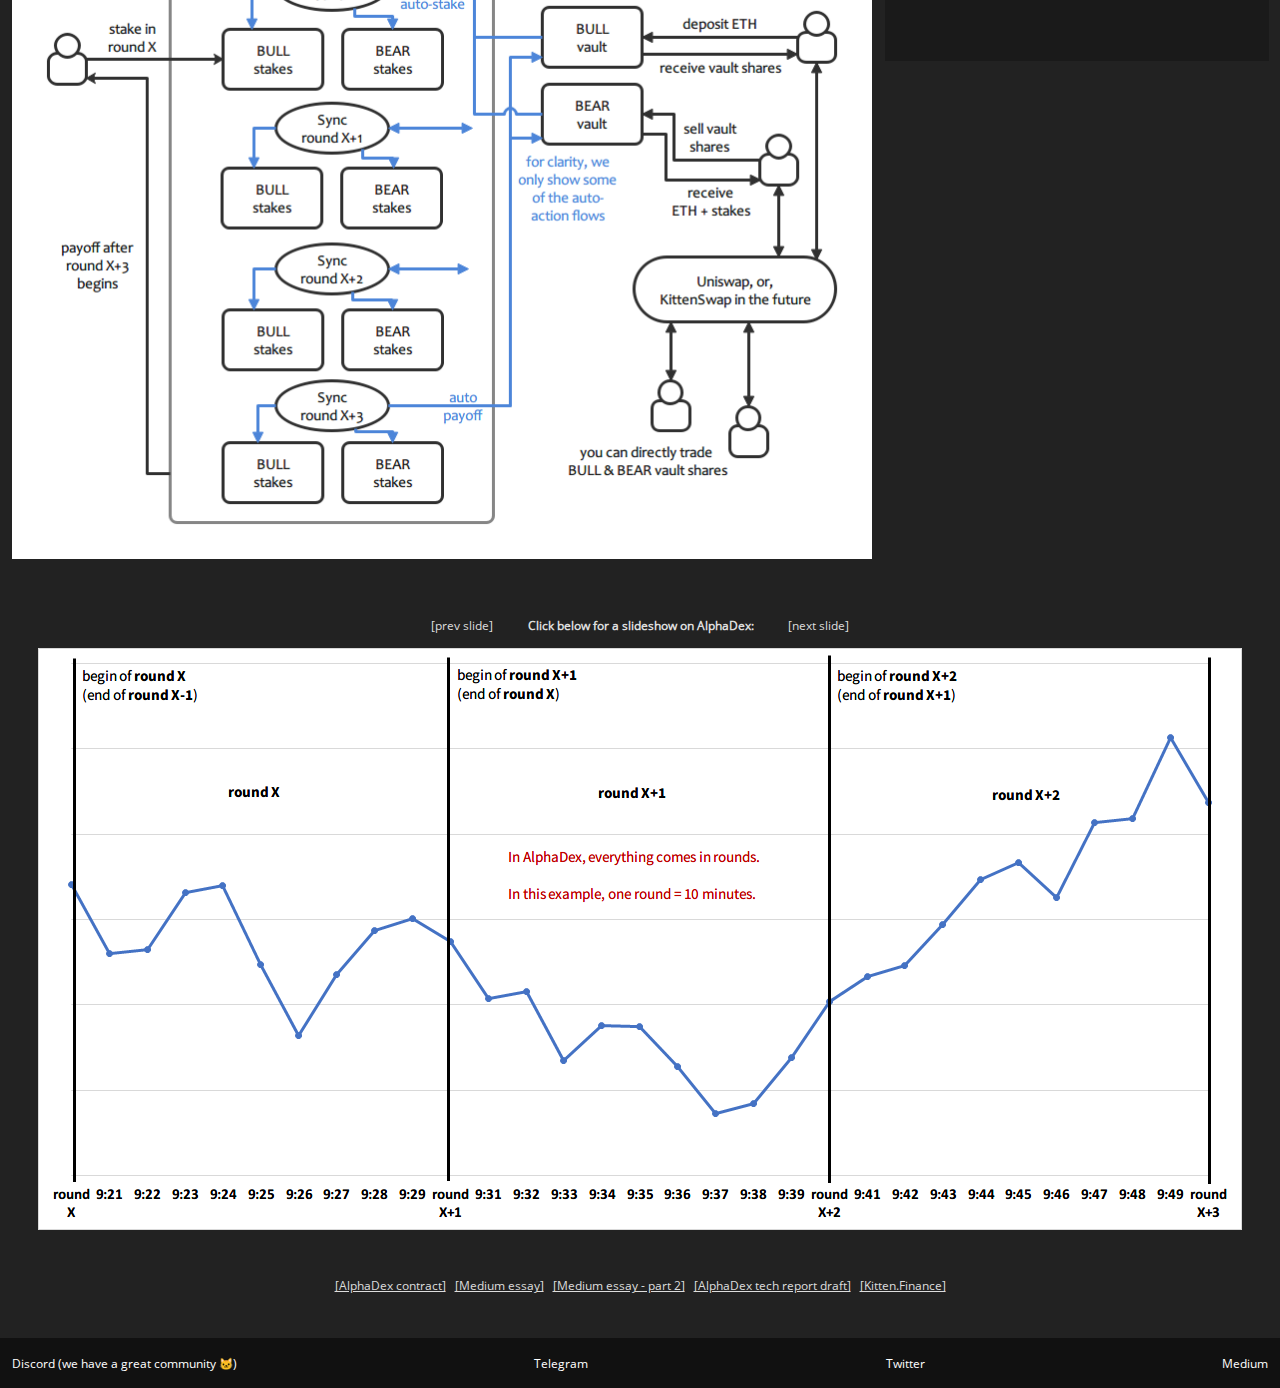
==== commit 0d4f4f8f: "Update index.html" ====
--- a/docs/index.html
+++ b/docs/index.html
@@ -468,10 +468,13 @@
         </div>
         <div id="simple_ui">
             <div style="text-align: center; font-size: 200%; margin: 1.5em 0 1.5em 0; letter-spacing: 0.2em;" class="title">
-                <div style="font-weight: bold;">Are you bullish or bearish on <span class="span_market_desc">(loading...)</span>?</div>
+                <div style="font-weight: bold;">Are you bullish or bearish on <span class="span_market_desc">(loading...)</span> ?</div>
                 <div style="font-size: 55%; margin-top: 1.5em; letter-spacing: 0.0em;" class="lightgray">You win if you can predict the trend of <span class="span_market_desc">?</span> in the next <span class="two_rounds_length">(loading...)</span>. <span id="market_log_pre"></span></div>
-                <div id="net_select" style="display: flex; margin-top: 1em; width: 24rem; margin: 1em auto 0 auto;"><button class="button" net="ETH">ETH mainnet</button><button class="button" net="BSC">BSC mainnet</button></div>
-            </div>
+                <div id="net_select" style="display: flex; margin-top: 1em; width: 33rem; margin: 1em auto 0 auto;">
+                    <button class="button" net="ETH">ETH</button>
+                    <button class="button" net="MATIC">Polygon (Matic)</button>
+                    <button class="button" net="BSC">BSC</button></div>
+                </div>
             <div class="flexbox">
                 <div class="chart_wrap" style="flex:1">
                     <div class="chart_legend" id="simple_chart_legend"></div>
@@ -560,7 +563,7 @@
                             <button class="button read_more_epochs" style="flex:1">Loading...</button>
                         </div>
                         <div>
-                            Commission = <span class="fee_percent">?</span> % (only charged on profits). <span class="gray">&nbsp;&nbsp;&nbsp;Accumulated <span class="fee_total">?</span> ETH (for <a href="https://www.kitten.finance" target="_blank">$DEX</a> buybacks).</span>
+                            Commission = <span class="fee_percent">?</span> % (only charged on profits). <span class="gray">&nbsp;&nbsp;&nbsp;Accumulated <span class="fee_total">?</span> <span class="netToken"></span> (for <a href="https://www.kitten.finance" target="_blank">$DEX</a> buybacks).</span>
                         </div>
                     </div>
                 </div>
@@ -601,7 +604,7 @@
                         <span style="font-size: 80%; font-weight: normal; color: #777"></span>
                     </div>
                     <div class="mybox">
-                        <div class="input_wrap"><input placeholder="ETH amount" class="input buy_pool_amt" style="width: 120px"></div>
+                        <div class="input_wrap"><input placeholder="amount" class="input buy_pool_amt" style="width: 120px"></div>
                         <div><button class="button pool_deposit" style="flex:1">Buy vault shares using&nbsp;<span class="netToken"></span></button></div>
                         <!-- <span class="gray">protip: buy when round <span class="cur_epoch_minus_1">?</span> and <span class="cur_epoch_minus_2">?</span> stakes are winning, for better entry prices.</span>  -->
                         <span class="gray">PROTIP: Enter vault when all its stakes are winning, <a href="https://kitten-finance.medium.com/alphadex-v2-0-preview-2-from-vault-shares-to-synthesized-leveraged-tokens-114867e12087" class="gray" target="_blank">for better entry prices</a>.</span> 
